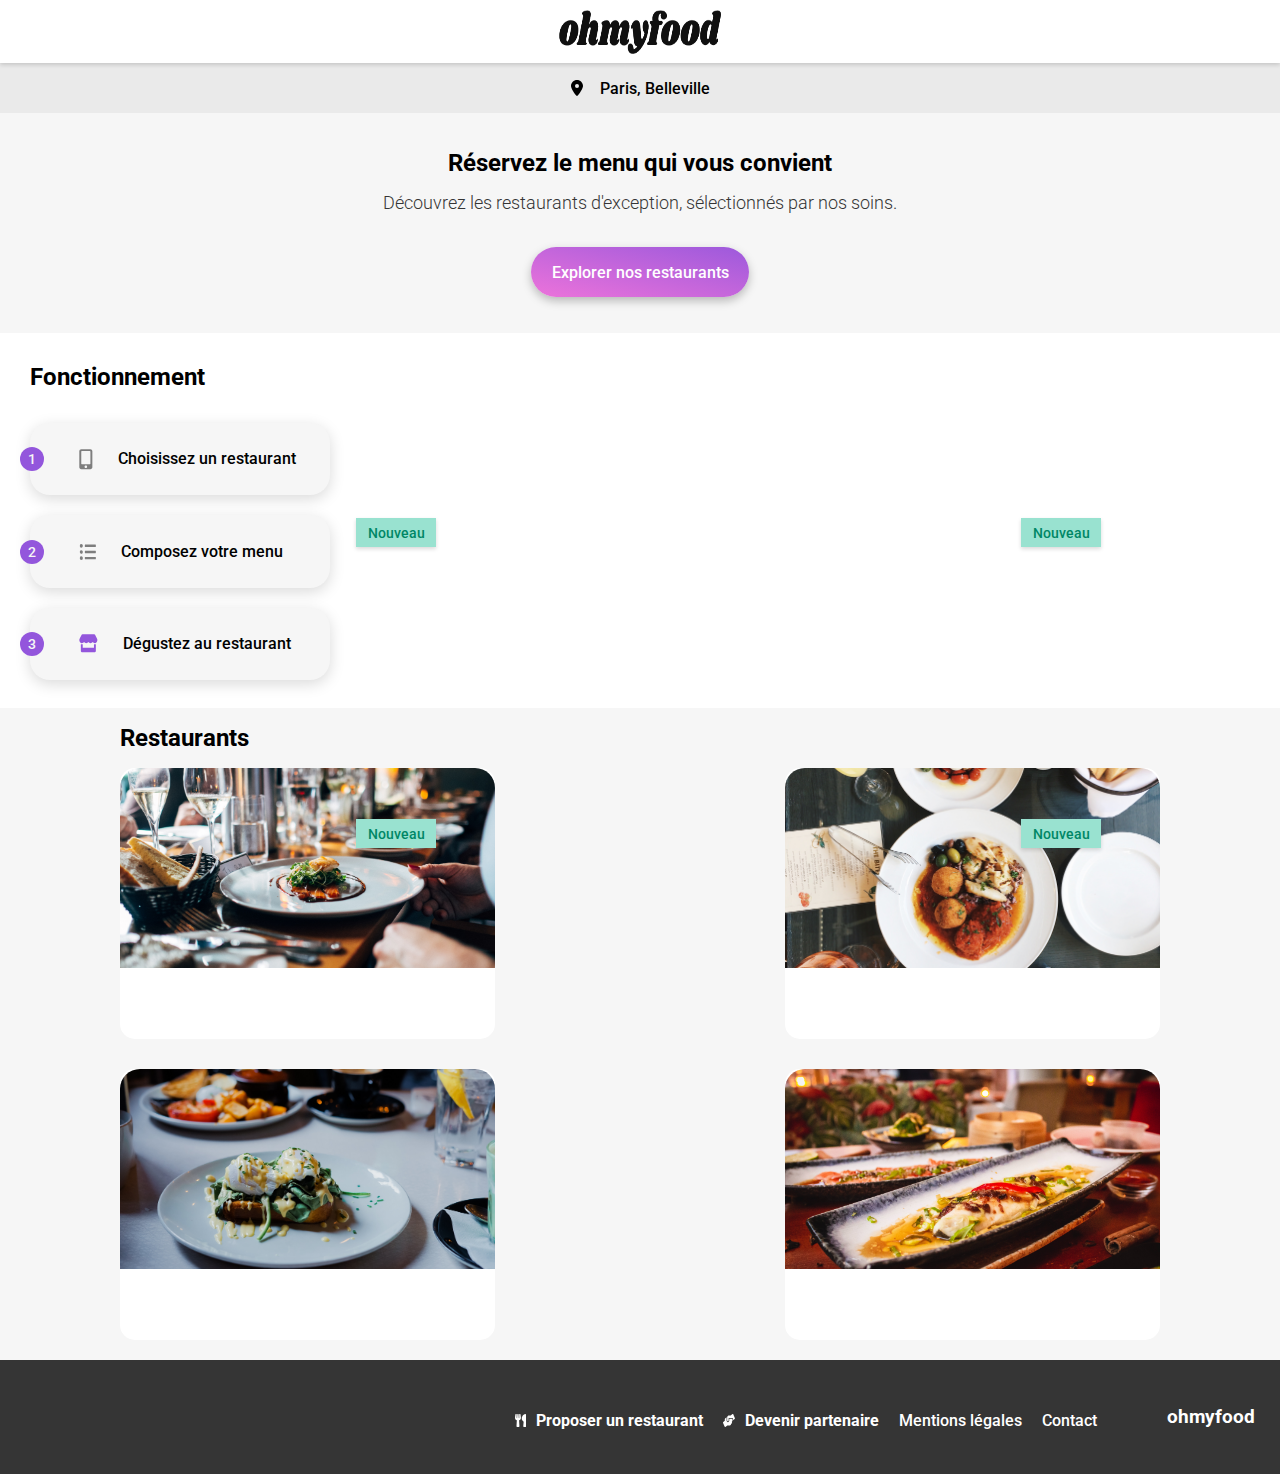
==== index.html @ 45c099d4 "refait le responsive" ====
<!DOCTYPE html>
<html lang="fr">
  <meta charset="UTF-8" />
  <meta name="viewport" content="width=device-width, initial-scale=1.0" />
  <link rel="preconnect" href="https://fonts.googleapis.com" />
  <link rel="preconnect" href="https://fonts.gstatic.com" crossorigin />
  <link
    href="https://fonts.googleapis.com/css2?family=Roboto:wght@300;400;700&display=swap"
    rel="stylesheet"
  />
  <link
    href="https://fonts.googleapis.com/css2?family=Inter:wght@700&display=swap"
    rel="stylesheet"
  />
  <link
    href="https://fonts.googleapis.com/css2?family=Shrikhand&display=swap"
    rel="stylesheet"
  />
  <link rel="stylesheet" href="https://cdnjs.cloudflare.com/ajax/libs/font-awesome/6.2.1/css/all.min.css" integrity="sha512-MV7K8+y+gLIBoVD59lQIYicR65iaqukzvf/nwasF0nqhPay5w/9lJmVM2hMDcnK1OnMGCdVK+iQrJ7lzPJQd1w==" crossorigin="anonymous" referrerpolicy="no-referrer" />
  <link rel="stylesheet" href="/sass/styles.css" />

  <title>Ohmyfood</title>

  <body>
    <div class="main-container">
      <header class="en-tete">
        <img
          src="Images-icones-textes/images/logo/ohmyfood.png"
          alt="Logo du site"
        />
      </header>
      <div class="localisation">
        <img src="Images-icones-textes/icones/location-dot-solid.svg" alt="icone de localisation"/>

        <p>Paris, Belleville</p>
      </div>

      <section class="exploration">
        <h1>Réservez le menu qui vous convient</h1>
        <p>
          Découvrez les restaurants d'exception, sélectionnés par nos soins.
        </p>
        <a href="#restaurants-ancre" class="button">Explorer nos restaurants</a>
      </section>

      <section class="fonctionnement">
        <h1>Fonctionnement</h1>
        <div class="position">
          <div class="rectangle">
            <div class="pastille">
                1
            </div>
            <div class="petiteIcone">
              <img src="Images-icones-textes/icones/tel-gris.svg" alt="icone d'un téléphone" />
              Choisissez un restaurant
            </div>
          </div>

          <div class="rectangle">
            <div class="pastille">
              2
            </div>
            <div class="petiteIcone">
              <img
                src="Images-icones-textes/icones/liste-grise.svg"
                alt="icone d'une liste"
              />Composez votre menu
            </div>
          </div>

          <div class="rectangle">
            <div class="pastille">
                3
            </div>
            <div class="petiteIcone">
              <img
                src="Images-icones-textes/icones/resto-violet.svg"
                alt="icone d'un restaurant"
              />Dégustez au restaurant
            </div>
          </div>
        </div>
      </section>

      <section id="restaurants-ancre" class="restaurant">
        <h1 class="h1">Restaurants</h1>
        <div class="positionCadre">

        <a href="/restaurants/palette.html">
          <div class="cadre">
            <img
              src="/Images-icones-textes/images/restaurants/jay-wennington-N_Y88TWmGwA-unsplash.jpg"
              />
            <div class="etiquette">
                Nouveau
            </div>
            <i class="fa-solid fa-heart fa-2xl"></i>
            <div class="conteneur">
              <h3 class="conteneurTitre">La palette du goût</h3>
              <p class="conteneurTexte">Ménilmontant</p>
              
            </div>
          </div>
        </a>
        

        <a href="/restaurants/enchante.html">
          <div class="cadre">
            <img
              src="Images-icones-textes/images/restaurants/stil-u2Lp8tXIcjw-unsplash.jpg"
            />
            <div class="etiquette">
              Nouveau
            </div>
            <i class="fa-solid fa-heart fa-2xl"></i>
            <div class="conteneur">
              <h3 class="conteneurTitre">La note enchantée</h3>
              <p class="conteneurTexte">Charonne</p>
              
            </div>
          </div>
        </a>

          <a href="/restaurants/francaise.html">
          <div class="cadre">
            <img
              src="/Images-icones-textes/images/restaurants/toa-heftiba-DQKerTsQwi0-unsplash.jpg"
            />
            <div class="etiquette">
              Nouveau
            </div>
            <i class="fa-solid fa-heart fa-2xl"></i>
            <div class="conteneur">
              <h3 class="conteneurTitre">À La française</h3>
              <p class="conteneurTexte">Cité rouge</p>
            </div>
          </div>
        </a>

        <a href="/restaurants/delice.html">
          <div class="cadre">
            <img
              src="/Images-icones-textes/images/restaurants/louis-hansel-shotsoflouis-qNBGVyOCY8Q-unsplash.jpg"
            />
            <div class="etiquette">
              Nouveau
            </div>
            <i class="fa-solid fa-heart fa-2xl"></i>
            <div class="conteneur">
              <h3 class="conteneurTitre">Le délice des sens</h3>
              <p class="conteneurTexte">Folie-Méricourt</p>
            </div>
          </div>
          
        </a>
      </section>

      <footer>
        <h3>ohmyfood</h3>
        <ul>
          <li>
            <img src="Images-icones-textes/icones/couverts.svg">
            <b>Proposer un restaurant</b>
          </li>
          <li>
            <img src="Images-icones-textes/icones/poigneeDeMain.svg">
          <b> Devenir partenaire</b>
          </li>
          <li>Mentions légales</li>
          <li>Contact</li>
        </ul>


      
      </footer>
    </div>
  </body>
</html>
---- sass/styles.css ----
.main-container {
  display: flex;
  width: 100%;
  box-sizing: border-box;
  flex-wrap: wrap;
  margin: 0px;
  padding: 0px;
  text-decoration: none;
}

body {
  display: flex;
  justify-content: center;
  margin: 0px;
  padding: 0px;
  text-decoration: none;
}

.en-tete {
  display: flex;
  align-items: center;
  height: 63px;
  width: 100%;
  position: relative;
  justify-content: center;
  box-shadow: 0px 2px 4px 0px rgba(0, 0, 0, 0.15);
}
.en-tete img {
  width: 162px;
  height: 44px;
  padding: 0px;
}

.localisation {
  display: flex;
  justify-content: center;
  align-items: center;
  height: 50px;
  width: 100%;
  background-color: #eaeaea;
  gap: 17px;
  font-size: 16px;
  font-weight: 500;
  font-family: "Roboto", sans-serif;
}
.localisation img {
  width: 12px;
  height: 16px;
  align-items: center;
}

.exploration {
  display: flex;
  justify-content: center;
  align-items: center;
  flex-direction: column;
  text-align: center;
  width: 100%;
  height: 290px;
  background-color: #f6f6f6;
  font-family: "Roboto", sans-serif;
}
@media screen and (min-width: 768px) and (max-width: 1440px) {
  .exploration {
    height: 220px;
  }
}
.exploration h1 {
  font-size: 24px;
  font-weight: 700;
  font-family: "Roboto", sans-serif;
  margin: 0px;
}
.exploration p {
  font-size: 18px;
  margin-top: 15px;
  color: #353535;
  font-weight: 300;
}

.button {
  height: 50px;
  border-radius: 25px;
  background: linear-gradient(193deg, #9356DC -11.44%, #FF79DA 123.93%);
  color: white;
  font-size: 16px;
  font-style: normal;
  font-weight: 500;
  font-family: "Roboto", sans-serif;
  text-decoration: none;
  box-shadow: 0px 4px 10px 0px rgba(0, 0, 0, 0.25);
  display: flex;
  justify-content: center;
  align-items: center;
  width: 218px;
  margin-top: 16px;
  transition: background 2s;
}
.button:hover {
  background: linear-gradient(0deg, rgba(255, 255, 255, 0.15) 0%, rgba(255, 255, 255, 0.15) 100%), linear-gradient(201deg, #9356DC -5.2%, #FF79DA 110.74%);
  transform: scale(2.1);
}

.fonctionnement {
  display: flex;
  height: 375px;
  width: 100%;
  flex-direction: column;
  padding: 0px 30px;
  gap: 30px;
  position: relative;
}
@media screen and (min-width: 768px) and (max-width: 1200px) {
  .fonctionnement {
    height: 298px;
    padding: 20px 80px;
    flex-direction: column;
  }
}
@media screen and (min-width: 1201) and (max-width: 1440px) {
  .fonctionnement {
    height: 220px;
    padding: 20px 120px;
  }
}
.fonctionnement h1 {
  font-size: 24px;
  font-weight: 700;
  font-family: "Roboto", sans-serif;
  margin: 30px 0px 0px 0px;
  height: 30px;
}
@media screen and (min-width: 768px) and (max-width: 1200px) {
  .fonctionnement h1 {
    padding-left: 90px;
  }
}
@media screen and (min-width: 12001px) and (max-width: 1440px) {
  .fonctionnement h1 {
    padding-left: 120px;
  }
}

.position {
  display: flex;
  flex-direction: column;
  left: 0px;
  position: relative;
}
@media screen and (min-width: 768px) and (max-width: 1200px) {
  .position {
    flex-direction: row;
    flex-wrap: wrap;
    top: 120px;
    position: absolute;
    padding-left: 80px;
  }
}
@media screen and (min-width: 768px) and (max-width: 1200px) and (min-width: 1201px) and (max-width: 1440px) {
  .position {
    padding-left: 120px;
  }
}

.rectangle {
  display: flex;
  align-items: center;
  background-color: #f6f6f6;
  border-radius: 20px;
  box-shadow: 0px 4px 15px 0px rgba(0, 0, 0, 0.15);
  font-family: "Roboto", sans-serif;
  width: 300px;
  height: 72.4px;
  margin-bottom: 20px;
  box-sizing: border-box;
  margin-left: 0px;
  font-size: 16px;
  font-weight: 500;
}
.rectangle .pastille {
  display: flex;
  background: #9356dc;
  width: 24px;
  height: 24px;
  border-radius: 99px;
  color: #f6f6f6;
  font-family: "Roboto", sans-serif;
  font-size: 14px;
  font-weight: 500;
  align-items: center;
  justify-content: center;
  transform: translate(-10px, 0px);
}
.rectangle .petiteIcone {
  display: flex;
  margin: 0px 25px;
  gap: 25px;
}

.restaurant {
  background-color: #f6f6f6;
  width: 100%;
  padding: 0px 30px;
  flex-direction: column;
  display: flex;
  text-decoration: none;
}
.restaurant h1 {
  font-size: 24px;
  font-weight: 700;
  font-family: "Roboto", sans-serif;
}
@media screen and (min-width: 768px) and (max-width: 1440px) {
  .restaurant {
    padding: 0px 120px;
  }
}

.positionCadre {
  display: flex;
  justify-content: space-between;
  margin-bottom: 20px;
  flex-direction: column;
  gap: 30px;
}
@media screen and (min-width: 768px) {
  .positionCadre {
    flex-direction: row;
    flex-wrap: wrap;
    width: 100%;
  }
}

.cadre {
  background-color: white;
  border-radius: 15px;
  width: 100%;
  height: 271px;
  position: relative;
}
@media screen and (min-width: 768px) and (max-width: 1440px) {
  .cadre {
    width: 375px;
  }
}
.cadre img {
  width: 100%;
  height: 200px;
  border-top-left-radius: 20px;
  border-top-right-radius: 20px;
  object-fit: cover;
  position: absolute;
}
.cadre .conteneur {
  display: flex;
  flex-direction: column;
  width: 100%;
  margin-left: 20px;
  padding: 0px;
  text-decoration: none;
}
.cadre .conteneur .conteneurTitre {
  font-family: "Roboto", sans-serif;
  font-size: 18px;
  font-weight: 700;
  display: flex;
  margin: 0px;
  padding-top: 10px;
  width: 100%;
  text-decoration: none;
}
.cadre .conteneur .conteneurTexte {
  display: flex;
  margin: 0px;
  font-family: "Roboto", sans-serif;
  font-size: 17px;
  font-weight: 300;
}
.cadre .conteneur .conteneurCoeur {
  display: flex;
  height: 30px;
  width: 31px;
  right: 70px;
  top: 15px;
  position: absolute;
  text-decoration: none;
}
.cadre .etiquette {
  display: flex;
  background-color: #99E2D0;
  color: #008766;
  font-family: "Roboto", sans-serif;
  font-size: 14px;
  font-weight: 500;
  width: 80px;
  height: 29px;
  box-shadow: 0px 2px 4px 0px rgba(0, 0, 0, 0.15);
  top: -250px;
  justify-content: center;
  align-items: center;
  left: 63%;
  position: absolute;
  z-index: 10px;
}

.fa-heart.fa-solid {
  color: linear-gradient(193deg, #9356DC -11.44%, #FF79DA 123.93%);
  position: relative;
  display: flex;
  justify-content: flex-end;
  align-items: center;
  top: 30px;
  right: 60px;
}

footer {
  background-color: #353535;
  width: 100%;
  color: white;
  font-family: "Roboto", sans-serif;
  padding: 0px 25px 22px 25px;
  display: flex;
  flex-direction: column;
  align-items: flex-start;
}
@media screen and (min-width: 768px) and (max-width: 1440px) {
  footer {
    height: 54px;
    flex-direction: row-reverse;
    padding: 30px 25px;
    justify-content: flex-end;
    align-items: center;
    gap: 50px;
  }
}

ul {
  list-style: none;
  padding-left: 0px;
  font-size: 16px;
  font-weight: 500;
  width: 100%;
  margin: 0px;
}
@media screen and (min-width: 768px) and (max-width: 1440px) {
  ul {
    display: flex;
    justify-content: flex-end;
    align-content: stretch;
  }
}

footer__h3 {
  font-family: "Shrikhand";
  font-size: 18px;
  font-weight: 400;
  width: 100%;
  margin-top: 15px;
  margin-bottom: 10px;
}

li {
  display: flex;
  padding-top: 7px;
  gap: 10px;
}
@media screen and (min-width: 768px) and (max-width: 1440px) {
  li {
    gap: 10px;
    justify-content: space-around;
    margin-right: 20px;
  }
}

.localisation2 {
  display: flex;
  width: 100%;
}
.localisation2 img {
  height: 290px;
  width: 100%;
}

.en-tete2 {
  display: flex;
  align-items: center;
  justify-content: center;
  height: 63px;
  width: 100%;
  position: relative;
  box-shadow: 0px 2px 4px 0px rgba(0, 0, 0, 0.15);
}
.en-tete2 img {
  width: 162px;
  height: 44px;
  padding: 0px;
}

.fa-arrow-left {
  display: inline-flex;
  color: #353535;
  position: absolute;
  left: 25px;
}

.fond-arrondi {
  display: flex;
  flex-direction: column;
  justify-content: center;
  background-color: #f6f6f6;
  border-top-left-radius: 35px;
  border-top-right-radius: 35px;
  top: -60px;
  width: 100%;
  position: relative;
  padding: 0px 17px;
}
@media screen and (min-width: 768px) and (max-width: 1440px) {
  .fond-arrondi {
    width: 1055px;
    margin: 0px 189px;
    align-items: center;
  }
}
.fond-arrondi .gros-titre {
  font-family: "Shrikhand", serif;
  font-size: 28px;
}

.entrees {
  margin-bottom: 30px;
}

.menu {
  color: black;
  font-family: "Roboto", sans-serif;
  font-size: 16px;
  font-weight: 300;
  display: inline;
  gap: 10px;
}
.menu::after {
  content: "";
  display: block;
  position: absolute;
  width: 40px;
  height: 3px;
  background: #99e2d0;
}

.sous-titre {
  font-family: "Roboto", sans-serif;
  font-size: 18px;
  font-weight: 600;
  text-overflow: ellipsis;
  white-space: nowrap;
  overflow: hidden;
}

.description {
  display: flex;
  text-overflow: ellipsis;
  white-space: nowrap;
  font-size: 15.043px;
  font-family: "Roboto", sans-serif;
  font-weight: 400;
  justify-content: space-between;
}
.description span {
  display: flex;
  font-weight: 500;
}

.rectangle2 {
  display: flex;
  background-color: #f6f6f6;
  border-radius: 20px;
  box-shadow: 0px 4px 15px 0px rgba(0, 0, 0, 0.15);
  font-family: "Roboto", sans-serif;
  width: 100%;
  height: 73px;
  margin-bottom: 20px;
  box-sizing: border-box;
  padding: 15px;
  flex-direction: column;
  margin-top: 20px;
  justify-content: space-between;
}
@media screen and (min-width: 768px) and (max-width: 1440px) {
  .rectangle2 {
    width: 604px;
  }
}
.rectangle2:active + .progress {
  transform: scaleX(1);
}

.progress {
  color: #99E2D0;
  transform: scaleX(0);
}/*# sourceMappingURL=styles.css.map */
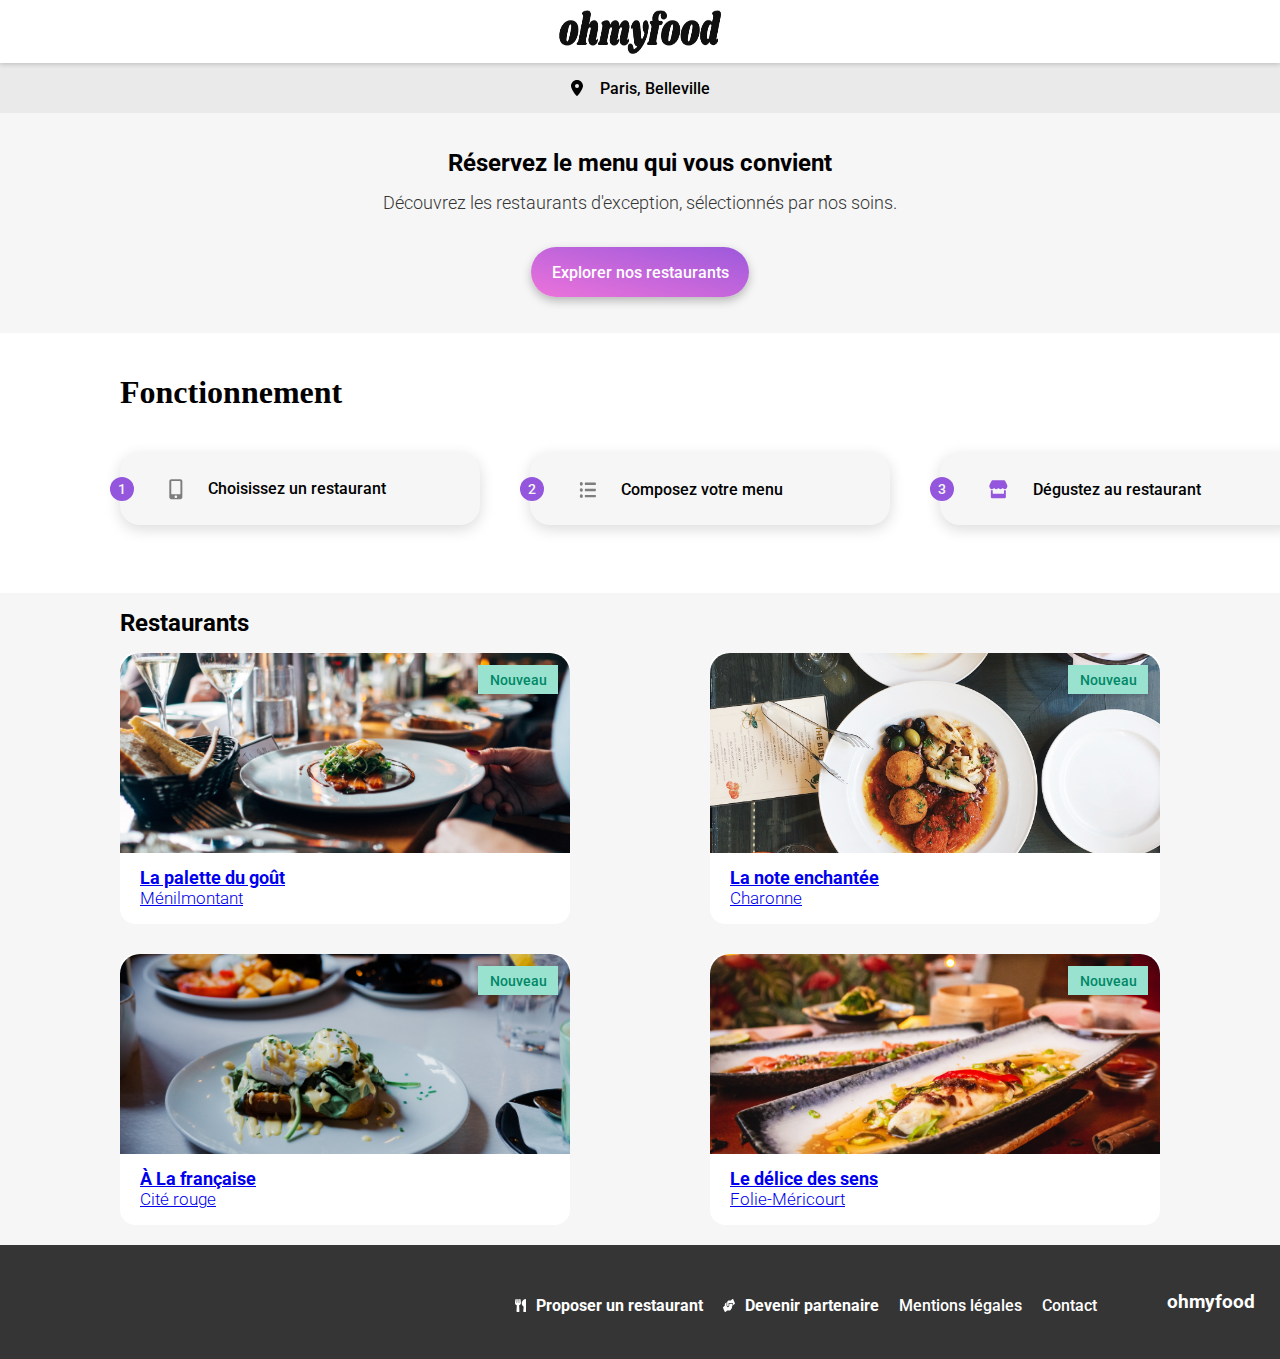
==== commit f267571d: "responsive retravaille" ====
--- a/index.html
+++ b/index.html
@@ -22,6 +22,11 @@
   <title>Ohmyfood</title>
 
   <body>
+    
+    
+
+
+
     <div class="main-container">
       <header class="en-tete">
         <img
@@ -94,7 +99,8 @@
             <div class="etiquette">
                 Nouveau
             </div>
-            <i class="fa-solid fa-heart fa-2xl"></i>
+            <i class="fa-regular fa-heart fa-2xl coeur-vide"></i>
+            <i class="fa-solid fa-heart fa-2xl coeur-rempli"></i>
             <div class="conteneur">
               <h3 class="conteneurTitre">La palette du goût</h3>
               <p class="conteneurTexte">Ménilmontant</p>
@@ -112,7 +118,8 @@
             <div class="etiquette">
               Nouveau
             </div>
-            <i class="fa-solid fa-heart fa-2xl"></i>
+            <i class="fa-regular fa-heart fa-2xl coeur-vide"></i>
+            <i class="fa-solid fa-heart fa-2xl coeur-rempli"></i>
             <div class="conteneur">
               <h3 class="conteneurTitre">La note enchantée</h3>
               <p class="conteneurTexte">Charonne</p>
@@ -129,7 +136,8 @@
             <div class="etiquette">
               Nouveau
             </div>
-            <i class="fa-solid fa-heart fa-2xl"></i>
+            <i class="fa-regular fa-heart fa-2xl coeur-vide"></i>
+            <i class="fa-solid fa-heart fa-2xl coeur-rempli"></i>
             <div class="conteneur">
               <h3 class="conteneurTitre">À La française</h3>
               <p class="conteneurTexte">Cité rouge</p>
@@ -145,7 +153,8 @@
             <div class="etiquette">
               Nouveau
             </div>
-            <i class="fa-solid fa-heart fa-2xl"></i>
+            <i class="fa-regular fa-heart fa-2xl coeur-vide"></i>
+            <i class="fa-solid fa-heart fa-2xl coeur-rempli"></i>
             <div class="conteneur">
               <h3 class="conteneurTitre">Le délice des sens</h3>
               <p class="conteneurTexte">Folie-Méricourt</p>
@@ -154,6 +163,14 @@
           
         </a>
       </section>
+
+<!-- 
+      <div class="loader-container">
+        <div class="loader"></div>
+      </div>
+ -->
+
+
 
       <footer>
         <h3>ohmyfood</h3>
@@ -169,10 +186,18 @@
           <li>Mentions légales</li>
           <li>Contact</li>
         </ul>
+     
+      </footer>
 
 
       
-      </footer>
+
+
+
+
     </div>
+
+    
+
   </body>
 </html>
--- a/sass/styles.css
+++ b/sass/styles.css
@@ -59,11 +59,6 @@
   height: 290px;
   background-color: #f6f6f6;
   font-family: "Roboto", sans-serif;
-}
-@media screen and (min-width: 768px) and (max-width: 1440px) {
-  .exploration {
-    height: 220px;
-  }
 }
 .exploration h1 {
   font-size: 24px;
@@ -98,7 +93,6 @@
 }
 .button:hover {
   background: linear-gradient(0deg, rgba(255, 255, 255, 0.15) 0%, rgba(255, 255, 255, 0.15) 100%), linear-gradient(201deg, #9356DC -5.2%, #FF79DA 110.74%);
-  transform: scale(2.1);
 }
 
 .fonctionnement {
@@ -110,56 +104,18 @@
   gap: 30px;
   position: relative;
 }
-@media screen and (min-width: 768px) and (max-width: 1200px) {
-  .fonctionnement {
-    height: 298px;
-    padding: 20px 80px;
-    flex-direction: column;
-  }
-}
-@media screen and (min-width: 1201) and (max-width: 1440px) {
-  .fonctionnement {
-    height: 220px;
-    padding: 20px 120px;
-  }
-}
-.fonctionnement h1 {
+.fonctionnement .fonctionnement.h1 {
   font-size: 24px;
   font-weight: 700;
   font-family: "Roboto", sans-serif;
-  margin: 30px 0px 0px 0px;
   height: 30px;
 }
-@media screen and (min-width: 768px) and (max-width: 1200px) {
-  .fonctionnement h1 {
-    padding-left: 90px;
-  }
-}
-@media screen and (min-width: 12001px) and (max-width: 1440px) {
-  .fonctionnement h1 {
-    padding-left: 120px;
-  }
-}
 
 .position {
   display: flex;
   flex-direction: column;
   left: 0px;
   position: relative;
-}
-@media screen and (min-width: 768px) and (max-width: 1200px) {
-  .position {
-    flex-direction: row;
-    flex-wrap: wrap;
-    top: 120px;
-    position: absolute;
-    padding-left: 80px;
-  }
-}
-@media screen and (min-width: 768px) and (max-width: 1200px) and (min-width: 1201px) and (max-width: 1440px) {
-  .position {
-    padding-left: 120px;
-  }
 }
 
 .rectangle {
@@ -169,7 +125,7 @@
   border-radius: 20px;
   box-shadow: 0px 4px 15px 0px rgba(0, 0, 0, 0.15);
   font-family: "Roboto", sans-serif;
-  width: 300px;
+  width: 100%;
   height: 72.4px;
   margin-bottom: 20px;
   box-sizing: border-box;
@@ -210,120 +166,344 @@
   font-weight: 700;
   font-family: "Roboto", sans-serif;
 }
+
+.positionCadre {
+  display: flex;
+  justify-content: space-between;
+  margin-bottom: 20px;
+  flex-direction: column;
+  gap: 30px;
+}
+
+.cadre {
+  background-color: white;
+  border-radius: 15px;
+  width: 100%;
+  height: 271px;
+  position: relative;
+}
+.cadre img {
+  width: 100%;
+  height: 200px;
+  border-top-left-radius: 20px;
+  border-top-right-radius: 20px;
+  object-fit: cover;
+}
+.cadre .conteneur {
+  display: flex;
+  flex-direction: column;
+  width: 100%;
+  margin-left: 20px;
+  padding: 0px;
+  text-decoration: none;
+}
+.cadre .conteneur .conteneurTitre {
+  font-family: "Roboto", sans-serif;
+  font-size: 18px;
+  font-weight: 700;
+  display: flex;
+  margin: 0px;
+  padding-top: 10px;
+  width: 100%;
+  text-decoration: none;
+}
+.cadre .conteneur .conteneurTexte {
+  display: flex;
+  margin: 0px;
+  font-family: "Roboto", sans-serif;
+  font-size: 17px;
+  font-weight: 300;
+}
+.cadre .etiquette {
+  display: flex;
+  background-color: #99E2D0;
+  color: #008766;
+  font-family: "Roboto", sans-serif;
+  font-size: 14px;
+  font-weight: 500;
+  width: 80px;
+  height: 29px;
+  box-shadow: 0px 2px 4px 0px rgba(0, 0, 0, 0.15);
+  right: 12px;
+  top: 12px;
+  justify-content: center;
+  align-items: center;
+  position: absolute;
+}
+
+.i {
+  position: absolute;
+}
+
+.fa-heart.fa-regular {
+  color: #353535;
+  position: relative;
+  display: flex;
+  justify-content: flex-end;
+  align-items: center;
+  top: 30px;
+  right: 60px;
+}
+
+.fa-heart.fa-solid {
+  color: rgb(255, 0, 183);
+  position: relative;
+  display: flex;
+  justify-content: flex-end;
+  align-items: center;
+  top: 30px;
+  right: 60px;
+}
+
+footer {
+  background-color: #353535;
+  width: 100%;
+  color: white;
+  font-family: "Roboto", sans-serif;
+  padding: 0px 25px 22px 25px;
+  display: flex;
+  flex-direction: column;
+  align-items: flex-start;
+}
+
+ul {
+  list-style: none;
+  padding-left: 0px;
+  font-size: 16px;
+  font-weight: 500;
+  width: 100%;
+  margin: 0px;
+}
+
+footer__h3 {
+  font-family: "Shrikhand";
+  font-size: 18px;
+  font-weight: 400;
+  width: 100%;
+  margin-top: 15px;
+  margin-bottom: 10px;
+}
+
+li {
+  display: flex;
+  padding-top: 7px;
+  gap: 10px;
+}
+
+.localisation2 {
+  display: flex;
+  width: 100%;
+}
+.localisation2 img {
+  height: 290px;
+  width: 100%;
+}
+
+.en-tete2 {
+  display: flex;
+  align-items: center;
+  justify-content: center;
+  height: 63px;
+  width: 100%;
+  position: relative;
+  box-shadow: 0px 2px 4px 0px rgba(0, 0, 0, 0.15);
+}
+.en-tete2 img {
+  width: 162px;
+  height: 44px;
+  padding: 0px;
+}
+
+.fa-arrow-left {
+  display: inline-flex;
+  color: #353535;
+  position: absolute;
+  left: 25px;
+}
+
+.fond-arrondi {
+  display: flex;
+  flex-direction: column;
+  justify-content: center;
+  background-color: #f6f6f6;
+  border-top-left-radius: 35px;
+  border-top-right-radius: 35px;
+  top: -60px;
+  width: 100%;
+  position: relative;
+  padding: 0px 17px;
+}
+.fond-arrondi .gros-titre {
+  display: flex;
+  font-family: "Shrikhand", serif;
+  font-size: 28px;
+  flex-direction: row;
+}
+
+.entrees {
+  margin-bottom: 30px;
+}
+
+.menu {
+  color: black;
+  font-family: "Roboto", sans-serif;
+  font-size: 16px;
+  font-weight: 300;
+  display: inline;
+  gap: 10px;
+}
+.menu::after {
+  content: "";
+  display: block;
+  position: absolute;
+  width: 40px;
+  height: 3px;
+  background: #99e2d0;
+}
+
+.sous-titre {
+  font-family: "Roboto", sans-serif;
+  font-size: 18px;
+  font-weight: 600;
+  text-overflow: ellipsis;
+  white-space: nowrap;
+  overflow: hidden;
+}
+
+.description {
+  display: flex;
+  text-overflow: ellipsis;
+  white-space: nowrap;
+  font-size: 15.043px;
+  font-family: "Roboto", sans-serif;
+  font-weight: 400;
+  justify-content: space-between;
+}
+.description span {
+  display: flex;
+  font-weight: 500;
+}
+
+.rectangle2 {
+  display: flex;
+  background-color: #f6f6f6;
+  border-radius: 20px;
+  box-shadow: 0px 4px 15px 0px rgba(0, 0, 0, 0.15);
+  font-family: "Roboto", sans-serif;
+  width: 100%;
+  height: 73px;
+  margin-bottom: 20px;
+  box-sizing: border-box;
+  padding: 15px;
+  flex-direction: column;
+  margin-top: 20px;
+  justify-content: space-between;
+}
 @media screen and (min-width: 768px) and (max-width: 1440px) {
+  .rectangle2 {
+    width: 604px;
+  }
+}
+.rectangle2:active + .progress {
+  transform: scaleX(1);
+}
+
+.progress {
+  width: 100px;
+  height: 73px;
+  border: 1px solid black;
+  color: #99E2D0;
+  transform: scaleX(0);
+}
+
+/* test */
+.rectangle3 {
+  display: flex;
+  background-color: #f6f6f6;
+  border-radius: 20px;
+  box-shadow: 0px 4px 15px 0px rgba(0, 0, 0, 0.15);
+  font-family: "Roboto", sans-serif;
+  width: 100%;
+  height: 73px;
+  margin-bottom: 20px;
+  box-sizing: border-box;
+  padding: 15px;
+  flex-direction: column;
+  margin-top: 20px;
+  justify-content: space-between;
+}
+@media screen and (min-width: 768px) and (max-width: 1440px) {
+  .rectangle3 {
+    width: 604px;
+  }
+}
+
+.progress {
+  width: 100px;
+  height: 73px;
+  border: 1px solid black;
+  color: #99E2D0;
+}
+
+.sous-titre2 {
+  font-family: "Roboto", sans-serif;
+  font-size: 18px;
+  font-weight: 600;
+  text-overflow: ellipsis;
+  white-space: nowrap;
+  overflow: hidden;
+}
+
+.description2 {
+  display: flex;
+  text-overflow: ellipsis;
+  white-space: nowrap;
+  font-size: 15.043px;
+  font-family: "Roboto", sans-serif;
+  font-weight: 400;
+  justify-content: space-between;
+}
+.description2 span {
+  display: flex;
+  font-weight: 500;
+}
+
+/*..........Le responsive.............*/
+@media screen and (min-width: 768px) {
+  .exploration {
+    height: 220px;
+  }
+  .fonctionnement {
+    height: 298px;
+    padding: 20px 80px;
+    flex-direction: column;
+  }
+  .fonctionnement .fonctionnement.h1 {
+    padding-left: 80px;
+  }
+  .position {
+    flex-direction: row;
+    gap: 50px;
+    flex-wrap: nowrap;
+    top: 120px;
+    position: absolute;
+    padding-left: 80px;
+  }
+  .petiteIcone {
+    flex-wrap: nowrap;
+  }
   .restaurant {
     padding: 0px 120px;
   }
-}
-
-.positionCadre {
-  display: flex;
-  justify-content: space-between;
-  margin-bottom: 20px;
-  flex-direction: column;
-  gap: 30px;
-}
-@media screen and (min-width: 768px) {
   .positionCadre {
     flex-direction: row;
     flex-wrap: wrap;
     width: 100%;
-  }
-}
-
-.cadre {
-  background-color: white;
-  border-radius: 15px;
-  width: 100%;
-  height: 271px;
-  position: relative;
-}
-@media screen and (min-width: 768px) and (max-width: 1440px) {
+    gap: 30px;
+  }
   .cadre {
-    width: 375px;
-  }
-}
-.cadre img {
-  width: 100%;
-  height: 200px;
-  border-top-left-radius: 20px;
-  border-top-right-radius: 20px;
-  object-fit: cover;
-  position: absolute;
-}
-.cadre .conteneur {
-  display: flex;
-  flex-direction: column;
-  width: 100%;
-  margin-left: 20px;
-  padding: 0px;
-  text-decoration: none;
-}
-.cadre .conteneur .conteneurTitre {
-  font-family: "Roboto", sans-serif;
-  font-size: 18px;
-  font-weight: 700;
-  display: flex;
-  margin: 0px;
-  padding-top: 10px;
-  width: 100%;
-  text-decoration: none;
-}
-.cadre .conteneur .conteneurTexte {
-  display: flex;
-  margin: 0px;
-  font-family: "Roboto", sans-serif;
-  font-size: 17px;
-  font-weight: 300;
-}
-.cadre .conteneur .conteneurCoeur {
-  display: flex;
-  height: 30px;
-  width: 31px;
-  right: 70px;
-  top: 15px;
-  position: absolute;
-  text-decoration: none;
-}
-.cadre .etiquette {
-  display: flex;
-  background-color: #99E2D0;
-  color: #008766;
-  font-family: "Roboto", sans-serif;
-  font-size: 14px;
-  font-weight: 500;
-  width: 80px;
-  height: 29px;
-  box-shadow: 0px 2px 4px 0px rgba(0, 0, 0, 0.15);
-  top: -250px;
-  justify-content: center;
-  align-items: center;
-  left: 63%;
-  position: absolute;
-  z-index: 10px;
-}
-
-.fa-heart.fa-solid {
-  color: linear-gradient(193deg, #9356DC -11.44%, #FF79DA 123.93%);
-  position: relative;
-  display: flex;
-  justify-content: flex-end;
-  align-items: center;
-  top: 30px;
-  right: 60px;
-}
-
-footer {
-  background-color: #353535;
-  width: 100%;
-  color: white;
-  font-family: "Roboto", sans-serif;
-  padding: 0px 25px 22px 25px;
-  display: flex;
-  flex-direction: column;
-  align-items: flex-start;
-}
-@media screen and (min-width: 768px) and (max-width: 1440px) {
+    width: 450px;
+  }
   footer {
     height: 54px;
     flex-direction: row-reverse;
@@ -332,170 +512,90 @@
     align-items: center;
     gap: 50px;
   }
-}
-
-ul {
-  list-style: none;
-  padding-left: 0px;
-  font-size: 16px;
-  font-weight: 500;
-  width: 100%;
-  margin: 0px;
-}
-@media screen and (min-width: 768px) and (max-width: 1440px) {
   ul {
     display: flex;
     justify-content: flex-end;
     align-content: stretch;
   }
-}
-
-footer__h3 {
-  font-family: "Shrikhand";
-  font-size: 18px;
-  font-weight: 400;
-  width: 100%;
-  margin-top: 15px;
-  margin-bottom: 10px;
-}
-
-li {
-  display: flex;
-  padding-top: 7px;
-  gap: 10px;
-}
-@media screen and (min-width: 768px) and (max-width: 1440px) {
   li {
     gap: 10px;
     justify-content: space-around;
     margin-right: 20px;
   }
 }
-
-.localisation2 {
-  display: flex;
-  width: 100%;
-}
-.localisation2 img {
-  height: 290px;
-  width: 100%;
-}
-
-.en-tete2 {
-  display: flex;
-  align-items: center;
-  justify-content: center;
-  height: 63px;
-  width: 100%;
-  position: relative;
-  box-shadow: 0px 2px 4px 0px rgba(0, 0, 0, 0.15);
-}
-.en-tete2 img {
-  width: 162px;
-  height: 44px;
-  padding: 0px;
-}
-
-.fa-arrow-left {
-  display: inline-flex;
-  color: #353535;
-  position: absolute;
-  left: 25px;
-}
-
-.fond-arrondi {
-  display: flex;
-  flex-direction: column;
-  justify-content: center;
-  background-color: #f6f6f6;
-  border-top-left-radius: 35px;
-  border-top-right-radius: 35px;
-  top: -60px;
-  width: 100%;
-  position: relative;
-  padding: 0px 17px;
-}
-@media screen and (min-width: 768px) and (max-width: 1440px) {
+@media screen and (min-width: 1201px) {
+  .fonctionnement {
+    height: 220px;
+    padding: 20px 120px;
+  }
+  .rectangle {
+    width: 360px;
+  }
+  .position {
+    padding-left: 120px;
+  }
+}
+/*_-_-_-_-_-_-_-_-_le responsive des restaurants_-_-_-_-_-_-_-_-*/
+@media screen and (min-width: 768px) {
   .fond-arrondi {
     width: 1055px;
     margin: 0px 189px;
     align-items: center;
   }
 }
-.fond-arrondi .gros-titre {
-  font-family: "Shrikhand", serif;
-  font-size: 28px;
-}
-
-.entrees {
-  margin-bottom: 30px;
-}
-
-.menu {
-  color: black;
-  font-family: "Roboto", sans-serif;
-  font-size: 16px;
-  font-weight: 300;
-  display: inline;
-  gap: 10px;
-}
-.menu::after {
-  content: "";
+/*-_-_-_-_-_-_-_-Loader_-_-_-_-_-_-_-_-_-_-_-_-_-_-_-_*/
+.loader-container {
+  border-radius: 5px;
+  background: #333;
+  width: 400px;
+  height: 400px;
+  margin: 100px auto 0;
+  display: flex;
+  justify-content: center;
+  align-items: center;
+}
+
+.loader {
   display: block;
   position: absolute;
-  width: 40px;
-  height: 3px;
-  background: #99e2d0;
-}
-
-.sous-titre {
-  font-family: "Roboto", sans-serif;
-  font-size: 18px;
-  font-weight: 600;
-  text-overflow: ellipsis;
-  white-space: nowrap;
-  overflow: hidden;
-}
-
-.description {
-  display: flex;
-  text-overflow: ellipsis;
-  white-space: nowrap;
-  font-size: 15.043px;
-  font-family: "Roboto", sans-serif;
-  font-weight: 400;
-  justify-content: space-between;
-}
-.description span {
-  display: flex;
-  font-weight: 500;
-}
-
-.rectangle2 {
-  display: flex;
-  background-color: #f6f6f6;
-  border-radius: 20px;
-  box-shadow: 0px 4px 15px 0px rgba(0, 0, 0, 0.15);
-  font-family: "Roboto", sans-serif;
-  width: 100%;
-  height: 73px;
-  margin-bottom: 20px;
-  box-sizing: border-box;
-  padding: 15px;
-  flex-direction: column;
-  margin-top: 20px;
-  justify-content: space-between;
-}
-@media screen and (min-width: 768px) and (max-width: 1440px) {
-  .rectangle2 {
-    width: 604px;
-  }
-}
-.rectangle2:active + .progress {
-  transform: scaleX(1);
-}
-
-.progress {
-  color: #99E2D0;
-  transform: scaleX(0);
+  width: 250px;
+  height: 250px;
+  border-radius: 50%;
+  border: 7px solid transparent;
+  border-top-color: #9356DC;
+  animation: spin 2s linear infinite;
+}
+
+.loader::before, .loader::after {
+  content: "";
+  position: absolute;
+  border-radius: 50%;
+  border: 7px solid transparent;
+}
+
+.loader::before {
+  top: 10px;
+  left: 10px;
+  right: 10px;
+  bottom: 10px;
+  border-top-color: #FF79DA;
+  animation: spin 3s linear infinite;
+}
+
+.loader::after {
+  top: 25px;
+  left: 25px;
+  right: 25px;
+  bottom: 25px;
+  border-top-color: #f6f6f6;
+  animation: spin 1.5s linear infinite;
+}
+
+@keyframes spin {
+  0% {
+    transform: rotate(0deg);
+  }
+  100% {
+    transform: rotate(360deg);
+  }
 }/*# sourceMappingURL=styles.css.map */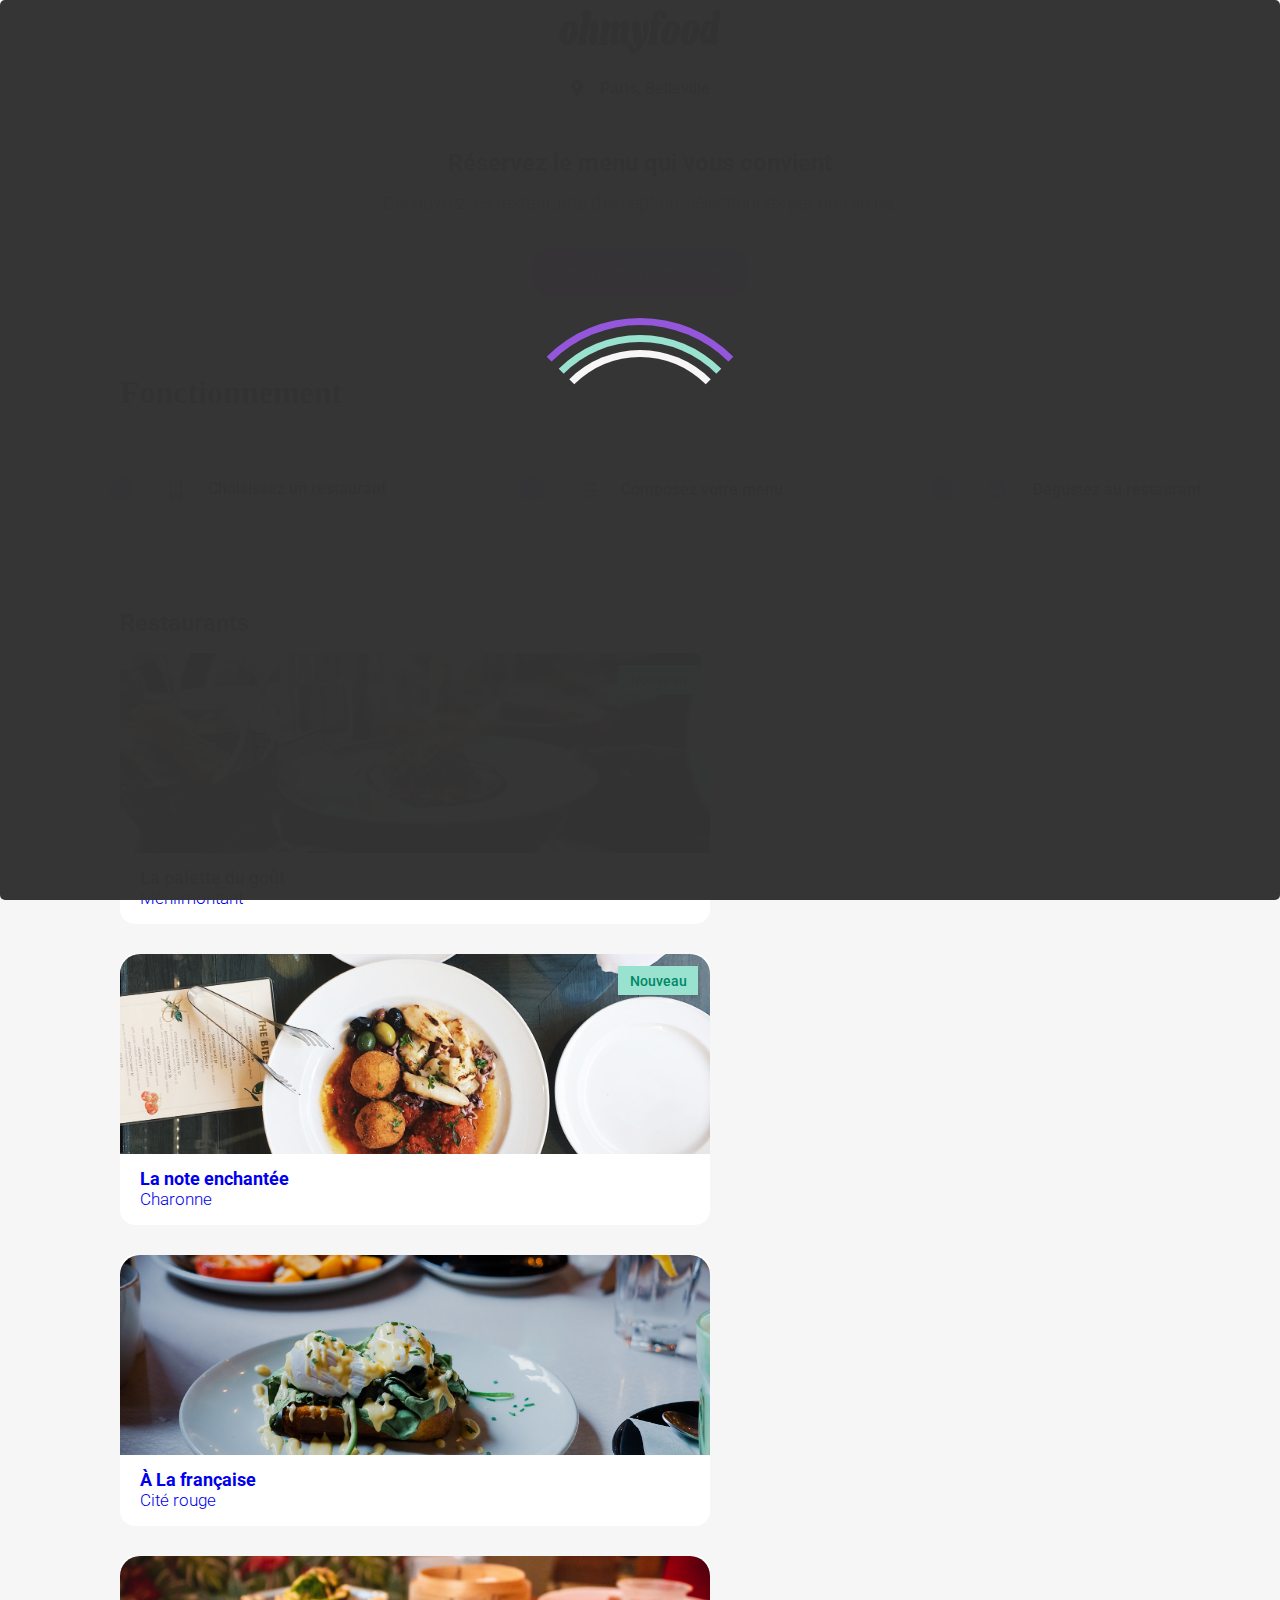
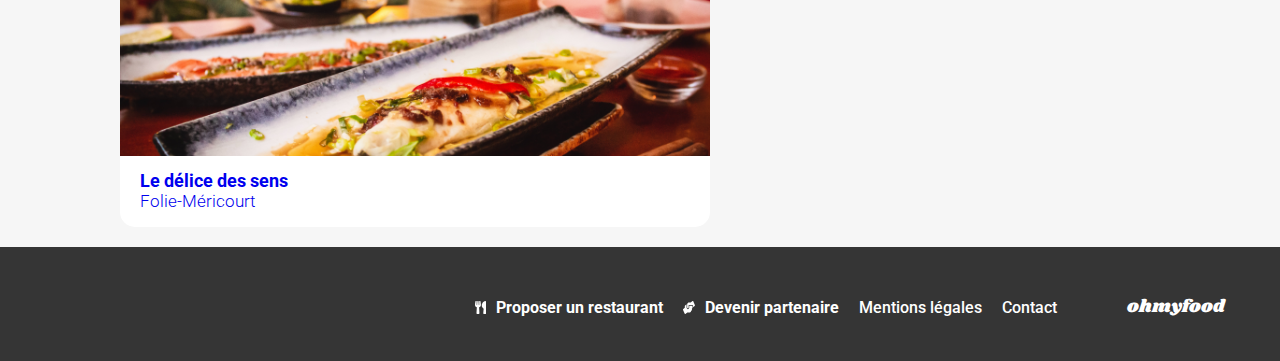
==== commit 69cff116: "loader fonctionne" ====
--- a/index.html
+++ b/index.html
@@ -17,13 +17,16 @@
     rel="stylesheet"
   />
   <link rel="stylesheet" href="https://cdnjs.cloudflare.com/ajax/libs/font-awesome/6.2.1/css/all.min.css" integrity="sha512-MV7K8+y+gLIBoVD59lQIYicR65iaqukzvf/nwasF0nqhPay5w/9lJmVM2hMDcnK1OnMGCdVK+iQrJ7lzPJQd1w==" crossorigin="anonymous" referrerpolicy="no-referrer" />
-  <link rel="stylesheet" href="/sass/styles.css" />
+  <link rel="stylesheet" href="./css/styles.css" />
 
   <title>Ohmyfood</title>
 
   <body>
     
     
+     <div class="loader-container">
+        <div class="loader"></div>
+      </div>
 
 
 
@@ -40,6 +43,8 @@
         <p>Paris, Belleville</p>
       </div>
 
+
+
       <section class="exploration">
         <h1>Réservez le menu qui vous convient</h1>
         <p>
@@ -47,6 +52,8 @@
         </p>
         <a href="#restaurants-ancre" class="button">Explorer nos restaurants</a>
       </section>
+
+
 
       <section class="fonctionnement">
         <h1>Fonctionnement</h1>
@@ -87,14 +94,16 @@
         </div>
       </section>
 
+
+
       <section id="restaurants-ancre" class="restaurant">
         <h1 class="h1">Restaurants</h1>
         <div class="positionCadre">
 
-        <a href="/restaurants/palette.html">
+        <a href="./restaurants/palette.html">
           <div class="cadre">
             <img
-              src="/Images-icones-textes/images/restaurants/jay-wennington-N_Y88TWmGwA-unsplash.jpg"
+              src="Images-icones-textes/images/restaurants/jay-wennington-N_Y88TWmGwA-unsplash.jpg"
               />
             <div class="etiquette">
                 Nouveau
@@ -110,7 +119,7 @@
         </a>
         
 
-        <a href="/restaurants/enchante.html">
+        <a href="./restaurants/enchante.html">
           <div class="cadre">
             <img
               src="Images-icones-textes/images/restaurants/stil-u2Lp8tXIcjw-unsplash.jpg"
@@ -128,14 +137,11 @@
           </div>
         </a>
 
-          <a href="/restaurants/francaise.html">
+          <a href="./restaurants/francaise.html">
           <div class="cadre">
             <img
-              src="/Images-icones-textes/images/restaurants/toa-heftiba-DQKerTsQwi0-unsplash.jpg"
+              src="Images-icones-textes/images/restaurants/toa-heftiba-DQKerTsQwi0-unsplash.jpg"
             />
-            <div class="etiquette">
-              Nouveau
-            </div>
             <i class="fa-regular fa-heart fa-2xl coeur-vide"></i>
             <i class="fa-solid fa-heart fa-2xl coeur-rempli"></i>
             <div class="conteneur">
@@ -145,14 +151,11 @@
           </div>
         </a>
 
-        <a href="/restaurants/delice.html">
+        <a href="./restaurants/delice.html">
           <div class="cadre">
             <img
-              src="/Images-icones-textes/images/restaurants/louis-hansel-shotsoflouis-qNBGVyOCY8Q-unsplash.jpg"
+              src="Images-icones-textes/images/restaurants/louis-hansel-shotsoflouis-qNBGVyOCY8Q-unsplash.jpg"
             />
-            <div class="etiquette">
-              Nouveau
-            </div>
             <i class="fa-regular fa-heart fa-2xl coeur-vide"></i>
             <i class="fa-solid fa-heart fa-2xl coeur-rempli"></i>
             <div class="conteneur">
@@ -164,14 +167,8 @@
         </a>
       </section>
 
-<!-- 
-      <div class="loader-container">
-        <div class="loader"></div>
-      </div>
- -->
 
-
-
+     
       <footer>
         <h3>ohmyfood</h3>
         <ul>
@@ -191,13 +188,7 @@
 
 
       
-
-
-
-
-    </div>
-
-    
+    </div>  
 
   </body>
 </html>
--- a/css/styles.css
+++ b/css/styles.css
@@ -0,0 +1,655 @@
+@charset "UTF-8";
+.main-container {
+  display: flex;
+  width: 100%;
+  box-sizing: border-box;
+  flex-wrap: wrap;
+  margin: 0px;
+  padding: 0px;
+}
+
+body {
+  display: flex;
+  justify-content: center;
+  margin: 0px;
+  padding: 0px;
+}
+
+a {
+  text-decoration: none;
+}
+
+/*-_-_-_-_-_-_-_page d'accueil-_-_-_-_-_-_-_-_-_*/
+/********Section du logo********/
+.en-tete {
+  display: flex;
+  align-items: center;
+  height: 63px;
+  width: 100%;
+  position: relative;
+  justify-content: center;
+  box-shadow: 0px 2px 4px 0px rgba(0, 0, 0, 0.15);
+}
+.en-tete img {
+  width: 162px;
+  height: 44px;
+  padding: 0px;
+}
+
+/******Section de la localisation********/
+.localisation {
+  display: flex;
+  justify-content: center;
+  align-items: center;
+  height: 50px;
+  width: 100%;
+  background-color: #eaeaea;
+  gap: 17px;
+  font-size: 16px;
+  font-weight: 500;
+  font-family: "Roboto", sans-serif;
+}
+.localisation img {
+  width: 12px;
+  height: 16px;
+  align-items: center;
+}
+
+/******Section de la réservation des menu**********/
+.exploration {
+  display: flex;
+  justify-content: center;
+  align-items: center;
+  flex-direction: column;
+  text-align: center;
+  width: 100%;
+  height: 290px;
+  background-color: #f6f6f6;
+  font-family: "Roboto", sans-serif;
+}
+.exploration h1 {
+  font-size: 24px;
+  font-weight: 700;
+  font-family: "Roboto", sans-serif;
+  margin: 0px;
+}
+.exploration p {
+  font-size: 18px;
+  margin-top: 15px;
+  color: #353535;
+  font-weight: 300;
+}
+
+.button {
+  height: 50px;
+  border-radius: 25px;
+  background: linear-gradient(193deg, #9356DC -11.44%, #FF79DA 123.93%);
+  color: white;
+  font-size: 16px;
+  font-style: normal;
+  font-weight: 500;
+  font-family: "Roboto", sans-serif;
+  text-decoration: none;
+  box-shadow: 0px 4px 10px 0px rgba(0, 0, 0, 0.25);
+  display: flex;
+  justify-content: center;
+  align-items: center;
+  width: 218px;
+  margin-top: 16px;
+  transition: background 2s;
+}
+.button:hover {
+  background: linear-gradient(0deg, rgba(255, 255, 255, 0.15) 0%, rgba(255, 255, 255, 0.15) 100%), linear-gradient(201deg, #9356DC -5.2%, #FF79DA 110.74%);
+}
+
+/********Section pour le fonctionnement*********/
+.fonctionnement {
+  display: flex;
+  height: 375px;
+  width: 100%;
+  flex-direction: column;
+  padding: 0px 30px;
+  gap: 30px;
+  position: relative;
+}
+.fonctionnement .fonctionnement.h1 {
+  font-size: 24px;
+  font-weight: 700;
+  font-family: "Roboto", sans-serif;
+  height: 30px;
+}
+
+.position {
+  display: flex;
+  flex-direction: column;
+  left: 0px;
+  position: relative;
+}
+
+.rectangle {
+  display: flex;
+  align-items: center;
+  background-color: #f6f6f6;
+  border-radius: 20px;
+  box-shadow: 0px 4px 15px 0px rgba(0, 0, 0, 0.15);
+  font-family: "Roboto", sans-serif;
+  width: 100%;
+  height: 72.4px;
+  margin-bottom: 20px;
+  box-sizing: border-box;
+  margin-left: 0px;
+  font-size: 16px;
+  font-weight: 500;
+}
+.rectangle .pastille {
+  display: flex;
+  background: #9356dc;
+  width: 24px;
+  height: 24px;
+  border-radius: 99px;
+  color: #f6f6f6;
+  font-family: "Roboto", sans-serif;
+  font-size: 14px;
+  font-weight: 500;
+  align-items: center;
+  justify-content: center;
+  transform: translate(-10px, 0px);
+}
+.rectangle .petiteIcone {
+  display: flex;
+  margin: 0px 25px;
+  gap: 25px;
+}
+
+/******Section de la presentation des différents restaurants***********/
+.restaurant {
+  background-color: #f6f6f6;
+  width: 100%;
+  padding: 0px 30px;
+  flex-direction: column;
+  display: flex;
+  text-decoration: none;
+  justify-items: center;
+}
+.restaurant h1 {
+  font-size: 24px;
+  font-weight: 700;
+  font-family: "Roboto", sans-serif;
+}
+
+.positionCadre {
+  display: flex;
+  justify-content: space-between;
+  margin-bottom: 20px;
+  flex-direction: column;
+  gap: 30px;
+}
+
+.cadre {
+  background-color: white;
+  border-radius: 15px;
+  width: 100%;
+  height: 271px;
+  position: relative;
+  justify-content: center;
+}
+.cadre img {
+  width: 100%;
+  height: 200px;
+  border-top-left-radius: 20px;
+  border-top-right-radius: 20px;
+  object-fit: cover;
+}
+.cadre .conteneur {
+  display: flex;
+  flex-direction: column;
+  width: 100%;
+  margin-left: 20px;
+  padding: 0px;
+  text-decoration: none;
+}
+.cadre .conteneur .conteneurTitre {
+  font-family: "Roboto", sans-serif;
+  font-size: 18px;
+  font-weight: 700;
+  display: flex;
+  margin: 0px;
+  padding-top: 10px;
+  width: 100%;
+  text-decoration: none;
+}
+.cadre .conteneur .conteneurTexte {
+  display: flex;
+  margin: 0px;
+  font-family: "Roboto", sans-serif;
+  font-size: 17px;
+  font-weight: 300;
+}
+.cadre .etiquette {
+  display: flex;
+  background-color: #99E2D0;
+  color: #008766;
+  font-family: "Roboto", sans-serif;
+  font-size: 14px;
+  font-weight: 500;
+  width: 80px;
+  height: 29px;
+  box-shadow: 0px 2px 4px 0px rgba(0, 0, 0, 0.15);
+  right: 12px;
+  top: 12px;
+  justify-content: center;
+  align-items: center;
+  position: absolute;
+}
+
+.fa-heart.fa-regular {
+  color: #353535;
+  position: relative;
+  display: flex;
+  justify-content: flex-end;
+  align-items: center;
+  top: 30px;
+  right: 60px;
+}
+
+.fa-heart.fa-solid {
+  position: relative;
+  display: flex;
+  justify-content: flex-end;
+  align-items: center;
+  top: 30px;
+  right: 60px;
+  opacity: 0;
+  transition: all 2s;
+}
+.fa-heart.fa-solid:hover {
+  opacity: 1;
+  color: transparent;
+  background-clip: text;
+}
+
+/*****************************Pied de page************************************/
+footer {
+  background-color: #353535;
+  width: 100%;
+  color: white;
+  font-family: "Roboto", sans-serif;
+  padding: 0px 25px 22px 25px;
+  display: flex;
+  flex-direction: column;
+  align-items: flex-start;
+}
+footer h3 {
+  font-family: "Shrikhand", serif;
+  font-size: 18px;
+  font-weight: 400;
+  width: 100%;
+  margin-top: 15px;
+  margin-bottom: 10px;
+}
+
+ul {
+  list-style: none;
+  padding-left: 0px;
+  font-size: 16px;
+  font-weight: 500;
+  width: 100%;
+  margin: 0px;
+}
+
+li {
+  display: flex;
+  padding-top: 7px;
+  gap: 10px;
+}
+
+/* -_-_-_-_-_ Les pages des restaurants _-_-_-_-_-_-_-_-_*/
+.localisation2 {
+  display: flex;
+  width: 100%;
+}
+.localisation2 img {
+  height: 290px;
+  width: 100%;
+  object-fit: cover;
+}
+
+.en-tete2 {
+  display: flex;
+  align-items: center;
+  justify-content: center;
+  height: 63px;
+  width: 100%;
+  position: relative;
+  box-shadow: 0px 2px 4px 0px rgba(0, 0, 0, 0.15);
+}
+.en-tete2 img {
+  width: 162px;
+  height: 44px;
+  padding: 0px;
+}
+
+.fa-arrow-left {
+  display: inline-flex;
+  color: #353535;
+  position: absolute;
+  left: 25px;
+}
+
+.fond-arrondi {
+  display: flex;
+  flex-direction: column;
+  justify-content: center;
+  background-color: #f6f6f6;
+  border-top-left-radius: 35px;
+  border-top-right-radius: 35px;
+  top: -60px;
+  width: 100%;
+  position: relative;
+  padding: 0px 17px;
+}
+
+.gros-titre {
+  display: flex;
+  font-family: "Shrikhand", serif;
+  font-size: 28px;
+  flex-direction: row;
+  align-items: center;
+  gap: 20px;
+}
+.gros-titre .fa-heart.fa-regular {
+  color: #353535;
+  position: relative;
+  display: flex;
+  justify-content: flex-end;
+  align-items: center;
+  top: 0px;
+  right: 0px;
+}
+.gros-titre .fa-heart.fa-solid {
+  position: relative;
+  display: flex;
+  top: 0px;
+  right: 44px;
+  opacity: 0;
+  transition: all 1s;
+}
+.gros-titre .fa-heart.fa-solid:hover {
+  opacity: 1;
+  background-image: linear-gradient(193deg, #9356DC 50%, #FF79DA 50%);
+  background-clip: text;
+}
+
+.entrees {
+  margin-bottom: 30px;
+}
+
+.menu {
+  color: black;
+  font-family: "Roboto", sans-serif;
+  font-size: 16px;
+  font-weight: 300;
+  display: inline;
+  gap: 10px;
+}
+.menu::after {
+  content: "";
+  display: block;
+  position: absolute;
+  width: 40px;
+  height: 3px;
+  background: #99e2d0;
+}
+
+.sous-titre {
+  font-family: "Roboto", sans-serif;
+  font-size: 18px;
+  font-weight: 600;
+  text-overflow: ellipsis;
+  white-space: nowrap;
+  overflow: hidden;
+}
+
+.description {
+  display: flex;
+  text-overflow: ellipsis;
+  white-space: nowrap;
+  font-size: 15.043px;
+  font-family: "Roboto", sans-serif;
+  font-weight: 400;
+  justify-content: space-between;
+}
+.description span {
+  display: flex;
+  font-weight: 500;
+}
+
+.rectangle2 {
+  display: flex;
+  background-color: #f6f6f6;
+  border-radius: 20px;
+  box-shadow: 0px 4px 15px 0px rgba(0, 0, 0, 0.15);
+  font-family: "Roboto", sans-serif;
+  width: 100%;
+  height: 73px;
+  margin-bottom: 20px;
+  box-sizing: border-box;
+  padding: 15px;
+  flex-direction: column;
+  margin-top: 20px;
+  justify-content: space-between;
+}
+.rectangle2:active + .progress {
+  transform: scaleX(1);
+}
+
+.progress {
+  width: 100px;
+  height: 73px;
+  border: 1px solid black;
+  color: #99E2D0;
+  transform: scaleX(0);
+}
+
+/* test */
+.rectangle3 {
+  display: flex;
+  background-color: #f6f6f6;
+  border-radius: 20px;
+  box-shadow: 0px 4px 15px 0px rgba(0, 0, 0, 0.15);
+  font-family: "Roboto", sans-serif;
+  width: 100%;
+  height: 73px;
+  margin-bottom: 20px;
+  box-sizing: border-box;
+  padding: 15px;
+  flex-direction: column;
+  margin-top: 20px;
+  justify-content: space-between;
+}
+@media screen and (min-width: 768px) and (max-width: 1440px) {
+  .rectangle3 {
+    width: 604px;
+  }
+}
+
+.progress {
+  width: 100px;
+  height: 73px;
+  border: 1px solid black;
+  color: #99E2D0;
+}
+
+.sous-titre2 {
+  font-family: "Roboto", sans-serif;
+  font-size: 18px;
+  font-weight: 600;
+  text-overflow: ellipsis;
+  white-space: nowrap;
+  overflow: hidden;
+}
+
+.description2 {
+  display: flex;
+  text-overflow: ellipsis;
+  white-space: nowrap;
+  font-size: 15.043px;
+  font-family: "Roboto", sans-serif;
+  font-weight: 400;
+  justify-content: space-between;
+}
+.description2 span {
+  display: flex;
+  font-weight: 500;
+}
+
+/*.....................Le responsive de le pade d'accueil.............................*/
+@media screen and (min-width: 768px) {
+  .exploration {
+    height: 220px;
+  }
+  .fonctionnement {
+    height: 298px;
+    padding: 20px 80px;
+    flex-direction: column;
+  }
+  .fonctionnement .fonctionnement.h1 {
+    padding-left: 80px;
+  }
+  .position {
+    flex-direction: row;
+    gap: 50px;
+    flex-wrap: nowrap;
+    top: 120px;
+    position: absolute;
+    padding-left: 80px;
+  }
+  .petiteIcone {
+    flex-wrap: nowrap;
+  }
+  .restaurant {
+    padding: 0px 120px;
+  }
+  .positionCadre {
+    flex-direction: row;
+    flex-wrap: wrap;
+    width: 100%;
+    gap: 30px;
+  }
+  .cadre {
+    width: 590px;
+  }
+  footer {
+    height: 54px;
+    flex-direction: row-reverse;
+    padding: 30px 25px;
+    justify-content: flex-end;
+    align-items: center;
+    gap: 50px;
+  }
+  footer h3 {
+    width: 150px;
+  }
+  ul {
+    display: flex;
+    justify-content: flex-end;
+    align-content: stretch;
+  }
+  li {
+    gap: 10px;
+    justify-content: space-around;
+    margin-right: 20px;
+  }
+}
+@media screen and (min-width: 1201px) {
+  .fonctionnement {
+    height: 220px;
+    padding: 20px 120px;
+  }
+  .fonctionnement .fonctionnement.h1 {
+    padding-left: 120px;
+  }
+  .rectangle {
+    width: 360px;
+  }
+  .position {
+    padding-left: 120px;
+  }
+}
+/*_-_-_-_-_-_-_-_-_le responsive des restaurants_-_-_-_-_-_-_-_-*/
+@media screen and (min-width: 768px) {
+  .fond-arrondi {
+    width: 1055px;
+    margin: 0px 189px;
+    align-items: center;
+  }
+  .rectangle2 {
+    width: 604px;
+  }
+}
+/*-_-_-_-_-_-_-_-Loader_-_-_-_-_-_-_-_-_-_-_-_-_-_-_-_*/
+.loader-container {
+  border-radius: 5px;
+  background: #333;
+  width: 100vw;
+  height: 100vh;
+  display: flex;
+  justify-content: center;
+  align-items: center;
+  position: fixed;
+  z-index: 1;
+  opacity: 0.99;
+  animation: stop-loader 0.5s 2s forwards;
+}
+
+.loader {
+  display: block;
+  position: absolute;
+  width: 250px;
+  height: 250px;
+  border-radius: 50%;
+  border: 7px solid transparent;
+  border-top-color: #9356DC;
+  animation: spin 2s linear infinite;
+}
+
+.loader::before, .loader::after {
+  content: "";
+  position: absolute;
+  border-radius: 50%;
+  border: 7px solid transparent;
+}
+
+.loader::before {
+  top: 10px;
+  left: 10px;
+  right: 10px;
+  bottom: 10px;
+  border-top-color: #99E2D0;
+  animation: spin 3s linear infinite;
+}
+
+.loader::after {
+  top: 25px;
+  left: 25px;
+  right: 25px;
+  bottom: 25px;
+  border-top-color: #f6f6f6;
+  animation: spin 1.5s linear infinite;
+}
+
+@keyframes spin {
+  0% {
+    transform: rotate(0deg);
+  }
+  100% {
+    transform: rotate(360deg);
+  }
+}
+@keyframes stop-loader {
+  to {
+    transform: scale(0);
+  }
+}
+
+/*# sourceMappingURL=styles.css.map */
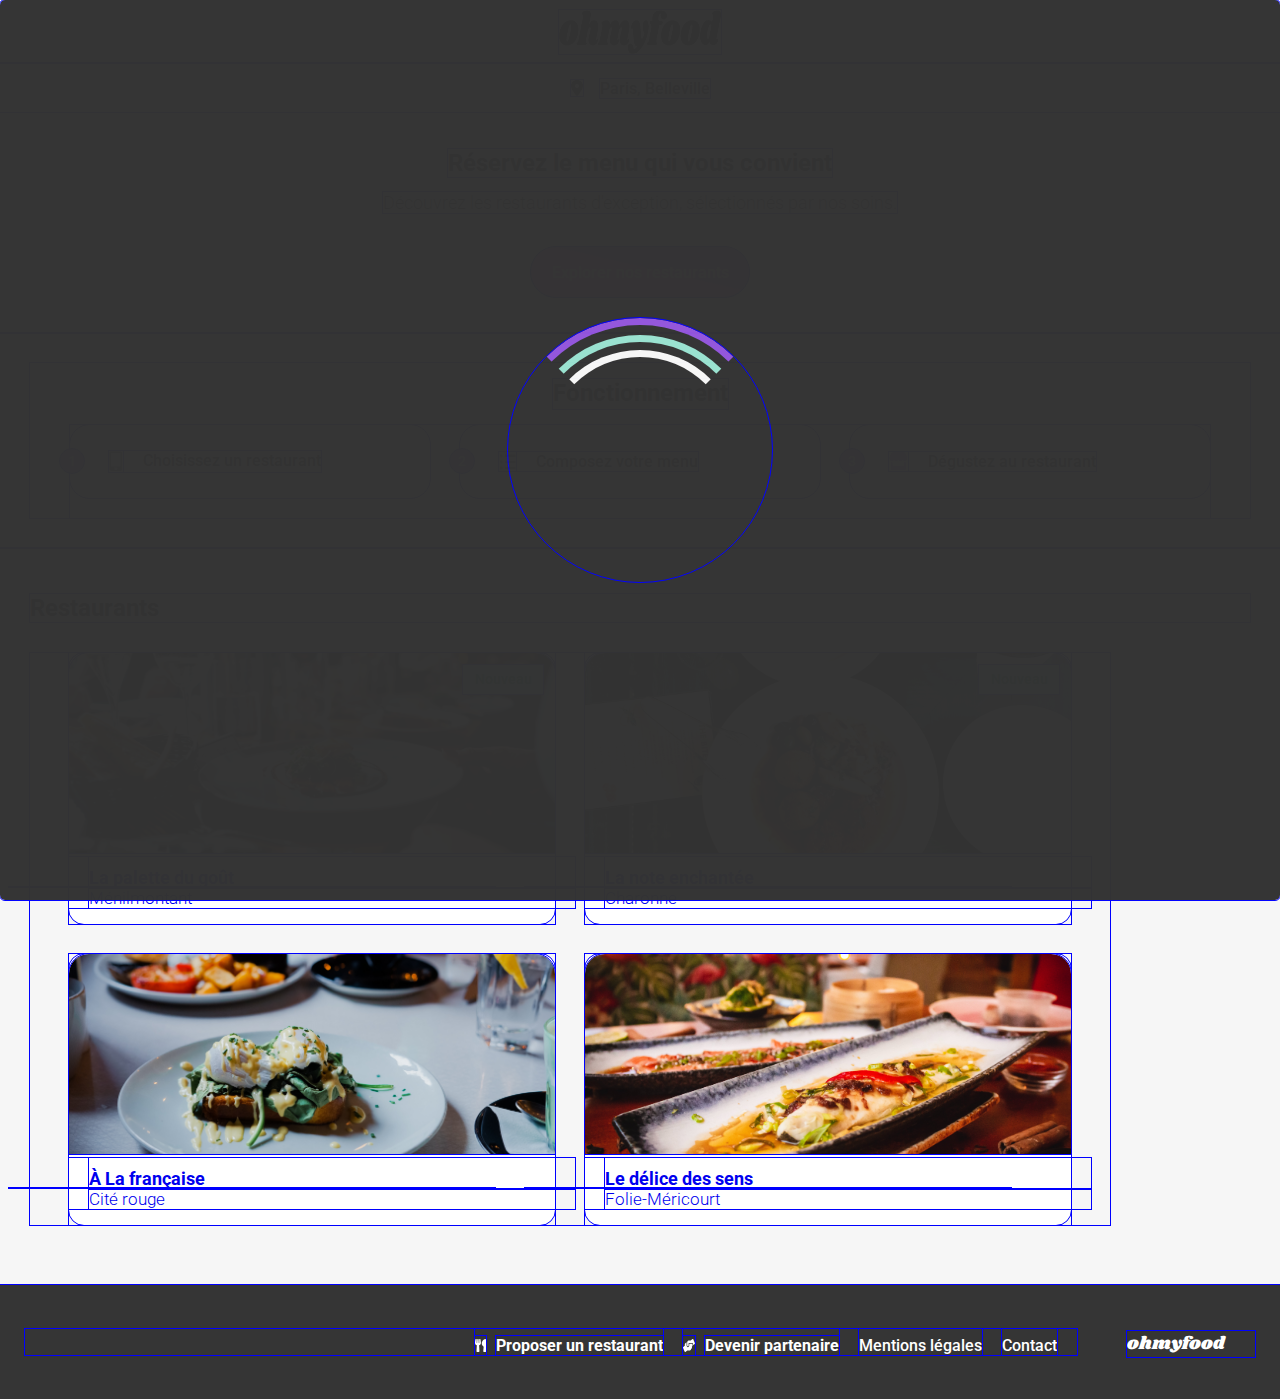
==== commit c924612c: "test des cadre" ====
--- a/index.html
+++ b/index.html
@@ -56,16 +56,18 @@
 
 
       <section class="fonctionnement">
-        <h1>Fonctionnement</h1>
-        <div class="position">
-          <div class="rectangle">
-            <div class="pastille">
+        <div class="position-total">
+          <h1>Fonctionnement</h1>
+          <div class="position-rectangle">
+            
+            <div class="rectangle">
+              <div class="pastille">
                 1
-            </div>
-            <div class="petiteIcone">
-              <img src="Images-icones-textes/icones/tel-gris.svg" alt="icone d'un téléphone" />
+              </div>
+              <div class="petiteIcone">
+                <img src="Images-icones-textes/icones/tel-gris.svg" alt="icone d'un téléphone" />
               Choisissez un restaurant
-            </div>
+              </div>
           </div>
 
           <div class="rectangle">
@@ -91,7 +93,8 @@
               />Dégustez au restaurant
             </div>
           </div>
-        </div>
+          </div>
+        </div>  
       </section>
 
 
--- a/css/styles.css
+++ b/css/styles.css
@@ -1,4 +1,8 @@
 @charset "UTF-8";
+* {
+  outline: 1px solid blue;
+}
+
 .main-container {
   display: flex;
   width: 100%;
@@ -15,10 +19,6 @@
   padding: 0px;
 }
 
-a {
-  text-decoration: none;
-}
-
 /*-_-_-_-_-_-_-_page d'accueil-_-_-_-_-_-_-_-_-_*/
 /********Section du logo********/
 .en-tete {
@@ -66,6 +66,7 @@
   height: 290px;
   background-color: #f6f6f6;
   font-family: "Roboto", sans-serif;
+  padding: 0px 10px;
 }
 .exploration h1 {
   font-size: 24px;
@@ -101,29 +102,43 @@
 .button:hover {
   background: linear-gradient(0deg, rgba(255, 255, 255, 0.15) 0%, rgba(255, 255, 255, 0.15) 100%), linear-gradient(201deg, #9356DC -5.2%, #FF79DA 110.74%);
 }
+.button .button a {
+  text-decoration: none;
+}
+.button .butoon a:visited {
+  text-decoration: none;
+  color: inherit;
+}
 
 /********Section pour le fonctionnement*********/
+.position-total {
+  display: flex;
+  justify-content: center;
+  flex-wrap: wrap;
+}
+
 .fonctionnement {
   display: flex;
-  height: 375px;
-  width: 100%;
-  flex-direction: column;
-  padding: 0px 30px;
+  width: 100%;
+  flex-direction: column;
+  padding: 30px 30px;
   gap: 30px;
   position: relative;
-}
-.fonctionnement .fonctionnement.h1 {
+  justify-content: center;
+}
+.fonctionnement h1 {
   font-size: 24px;
   font-weight: 700;
   font-family: "Roboto", sans-serif;
   height: 30px;
 }
 
-.position {
+.position-rectangle {
   display: flex;
   flex-direction: column;
   left: 0px;
   position: relative;
+  justify-content: center;
 }
 
 .rectangle {
@@ -157,15 +172,15 @@
 }
 .rectangle .petiteIcone {
   display: flex;
-  margin: 0px 25px;
-  gap: 25px;
+  margin: 0px 15px;
+  gap: 20px;
 }
 
 /******Section de la presentation des différents restaurants***********/
 .restaurant {
   background-color: #f6f6f6;
   width: 100%;
-  padding: 0px 30px;
+  padding: 30px 30px 40px 30px;
   flex-direction: column;
   display: flex;
   text-decoration: none;
@@ -175,6 +190,7 @@
   font-size: 24px;
   font-weight: 700;
   font-family: "Roboto", sans-serif;
+  display: flex;
 }
 
 .positionCadre {
@@ -183,12 +199,16 @@
   margin-bottom: 20px;
   flex-direction: column;
   gap: 30px;
+  width: 100%;
+}
+
+.positionCadre a {
+  width: 45%;
 }
 
 .cadre {
   background-color: white;
   border-radius: 15px;
-  width: 100%;
   height: 271px;
   position: relative;
   justify-content: center;
@@ -204,8 +224,7 @@
   display: flex;
   flex-direction: column;
   width: 100%;
-  margin-left: 20px;
-  padding: 0px;
+  padding-left: 20px;
   text-decoration: none;
 }
 .cadre .conteneur .conteneurTitre {
@@ -242,6 +261,15 @@
   position: absolute;
 }
 
+.positionCadre a {
+  text-decoration: none;
+}
+
+.positionCadre a:visited {
+  text-decoration: none;
+  color: inherit;
+}
+
 .fa-heart.fa-regular {
   color: #353535;
   position: relative;
@@ -252,7 +280,7 @@
   right: 60px;
 }
 
-.fa-heart.fa-solid {
+.coeur-rempli {
   position: relative;
   display: flex;
   justify-content: flex-end;
@@ -260,12 +288,10 @@
   top: 30px;
   right: 60px;
   opacity: 0;
-  transition: all 2s;
-}
-.fa-heart.fa-solid:hover {
+}
+.coeur-rempli:hover {
   opacity: 1;
-  color: transparent;
-  background-clip: text;
+  background: linear-gradient(#91e609 40%, #FF79DA 60%);
 }
 
 /*****************************Pied de page************************************/
@@ -303,241 +329,42 @@
   gap: 10px;
 }
 
-/* -_-_-_-_-_ Les pages des restaurants _-_-_-_-_-_-_-_-_*/
-.localisation2 {
-  display: flex;
-  width: 100%;
-}
-.localisation2 img {
-  height: 290px;
-  width: 100%;
-  object-fit: cover;
-}
-
-.en-tete2 {
-  display: flex;
-  align-items: center;
-  justify-content: center;
-  height: 63px;
-  width: 100%;
-  position: relative;
-  box-shadow: 0px 2px 4px 0px rgba(0, 0, 0, 0.15);
-}
-.en-tete2 img {
-  width: 162px;
-  height: 44px;
-  padding: 0px;
-}
-
-.fa-arrow-left {
-  display: inline-flex;
-  color: #353535;
-  position: absolute;
-  left: 25px;
-}
-
-.fond-arrondi {
-  display: flex;
-  flex-direction: column;
-  justify-content: center;
-  background-color: #f6f6f6;
-  border-top-left-radius: 35px;
-  border-top-right-radius: 35px;
-  top: -60px;
-  width: 100%;
-  position: relative;
-  padding: 0px 17px;
-}
-
-.gros-titre {
-  display: flex;
-  font-family: "Shrikhand", serif;
-  font-size: 28px;
-  flex-direction: row;
-  align-items: center;
-  gap: 20px;
-}
-.gros-titre .fa-heart.fa-regular {
-  color: #353535;
-  position: relative;
-  display: flex;
-  justify-content: flex-end;
-  align-items: center;
-  top: 0px;
-  right: 0px;
-}
-.gros-titre .fa-heart.fa-solid {
-  position: relative;
-  display: flex;
-  top: 0px;
-  right: 44px;
-  opacity: 0;
-  transition: all 1s;
-}
-.gros-titre .fa-heart.fa-solid:hover {
-  opacity: 1;
-  background-image: linear-gradient(193deg, #9356DC 50%, #FF79DA 50%);
-  background-clip: text;
-}
-
-.entrees {
-  margin-bottom: 30px;
-}
-
-.menu {
-  color: black;
-  font-family: "Roboto", sans-serif;
-  font-size: 16px;
-  font-weight: 300;
-  display: inline;
-  gap: 10px;
-}
-.menu::after {
-  content: "";
-  display: block;
-  position: absolute;
-  width: 40px;
-  height: 3px;
-  background: #99e2d0;
-}
-
-.sous-titre {
-  font-family: "Roboto", sans-serif;
-  font-size: 18px;
-  font-weight: 600;
-  text-overflow: ellipsis;
-  white-space: nowrap;
-  overflow: hidden;
-}
-
-.description {
-  display: flex;
-  text-overflow: ellipsis;
-  white-space: nowrap;
-  font-size: 15.043px;
-  font-family: "Roboto", sans-serif;
-  font-weight: 400;
-  justify-content: space-between;
-}
-.description span {
-  display: flex;
-  font-weight: 500;
-}
-
-.rectangle2 {
-  display: flex;
-  background-color: #f6f6f6;
-  border-radius: 20px;
-  box-shadow: 0px 4px 15px 0px rgba(0, 0, 0, 0.15);
-  font-family: "Roboto", sans-serif;
-  width: 100%;
-  height: 73px;
-  margin-bottom: 20px;
-  box-sizing: border-box;
-  padding: 15px;
-  flex-direction: column;
-  margin-top: 20px;
-  justify-content: space-between;
-}
-.rectangle2:active + .progress {
-  transform: scaleX(1);
-}
-
-.progress {
-  width: 100px;
-  height: 73px;
-  border: 1px solid black;
-  color: #99E2D0;
-  transform: scaleX(0);
-}
-
-/* test */
-.rectangle3 {
-  display: flex;
-  background-color: #f6f6f6;
-  border-radius: 20px;
-  box-shadow: 0px 4px 15px 0px rgba(0, 0, 0, 0.15);
-  font-family: "Roboto", sans-serif;
-  width: 100%;
-  height: 73px;
-  margin-bottom: 20px;
-  box-sizing: border-box;
-  padding: 15px;
-  flex-direction: column;
-  margin-top: 20px;
-  justify-content: space-between;
-}
-@media screen and (min-width: 768px) and (max-width: 1440px) {
-  .rectangle3 {
-    width: 604px;
-  }
-}
-
-.progress {
-  width: 100px;
-  height: 73px;
-  border: 1px solid black;
-  color: #99E2D0;
-}
-
-.sous-titre2 {
-  font-family: "Roboto", sans-serif;
-  font-size: 18px;
-  font-weight: 600;
-  text-overflow: ellipsis;
-  white-space: nowrap;
-  overflow: hidden;
-}
-
-.description2 {
-  display: flex;
-  text-overflow: ellipsis;
-  white-space: nowrap;
-  font-size: 15.043px;
-  font-family: "Roboto", sans-serif;
-  font-weight: 400;
-  justify-content: space-between;
-}
-.description2 span {
-  display: flex;
-  font-weight: 500;
-}
-
 /*.....................Le responsive de le pade d'accueil.............................*/
 @media screen and (min-width: 768px) {
   .exploration {
     height: 220px;
   }
   .fonctionnement {
-    height: 298px;
-    padding: 20px 80px;
     flex-direction: column;
+    justify-content: center;
   }
   .fonctionnement .fonctionnement.h1 {
     padding-left: 80px;
   }
-  .position {
+  .position-rectangle {
     flex-direction: row;
-    gap: 50px;
+    gap: 30px;
     flex-wrap: nowrap;
-    top: 120px;
-    position: absolute;
-    padding-left: 80px;
+    justify-content: center;
   }
   .petiteIcone {
     flex-wrap: nowrap;
   }
   .restaurant {
-    padding: 0px 120px;
+    justify-content: center;
+    flex-wrap: wrap;
+    gap: 15px;
   }
   .positionCadre {
     flex-direction: row;
     flex-wrap: wrap;
-    width: 100%;
+    width: 1080px;
     gap: 30px;
+    justify-content: center;
+    display: flex;
   }
   .cadre {
-    width: 590px;
+    flex: 100;
   }
   footer {
     height: 54px;
@@ -562,29 +389,11 @@
   }
 }
 @media screen and (min-width: 1201px) {
-  .fonctionnement {
-    height: 220px;
-    padding: 20px 120px;
-  }
-  .fonctionnement .fonctionnement.h1 {
-    padding-left: 120px;
-  }
   .rectangle {
     width: 360px;
   }
   .position {
     padding-left: 120px;
-  }
-}
-/*_-_-_-_-_-_-_-_-_le responsive des restaurants_-_-_-_-_-_-_-_-*/
-@media screen and (min-width: 768px) {
-  .fond-arrondi {
-    width: 1055px;
-    margin: 0px 189px;
-    align-items: center;
-  }
-  .rectangle2 {
-    width: 604px;
   }
 }
 /*-_-_-_-_-_-_-_-Loader_-_-_-_-_-_-_-_-_-_-_-_-_-_-_-_*/
@@ -651,5 +460,231 @@
     transform: scale(0);
   }
 }
+/* -_-_-_-_-_ Les pages des restaurants _-_-_-_-_-_-_-_-_*/
+.localisation2 {
+  display: flex;
+  width: 100%;
+}
+.localisation2 img {
+  height: 290px;
+  width: 100%;
+  object-fit: cover;
+}
+
+.en-tete2 {
+  display: flex;
+  align-items: center;
+  justify-content: center;
+  height: 63px;
+  width: 100%;
+  position: relative;
+  box-shadow: 0px 2px 4px 0px rgba(0, 0, 0, 0.15);
+}
+.en-tete2 img {
+  width: 162px;
+  height: 44px;
+  padding: 0px;
+}
+
+.fa-arrow-left {
+  display: inline-flex;
+  color: #353535;
+  position: absolute;
+  left: 25px;
+}
+
+.fond-arrondi {
+  display: flex;
+  flex-direction: column;
+  justify-content: center;
+  background-color: #f6f6f6;
+  border-top-left-radius: 35px;
+  border-top-right-radius: 35px;
+  top: -60px;
+  width: 100%;
+  position: relative;
+  padding: 0px 17px;
+}
+
+.gros-titre {
+  display: flex;
+  font-family: "Shrikhand", serif;
+  font-size: 28px;
+  flex-direction: row;
+  align-items: center;
+  gap: 20px;
+}
+.gros-titre .coeur-vide {
+  position: relative;
+  display: flex;
+  justify-content: flex-end;
+  align-items: center;
+  top: 0px;
+  right: 0px;
+}
+.gros-titre .coeur-rempli {
+  position: relative;
+  display: flex;
+  top: 0px;
+  right: 44px;
+  opacity: 0;
+  transition: all 1s;
+}
+.gros-titre .coeur-rempli:hover {
+  opacity: 1;
+  background-image: linear-gradient(to top, #9356DC, #FF79DA);
+  background-clip: text;
+}
+
+.entrees {
+  margin-bottom: 30px;
+}
+
+.menu {
+  color: black;
+  font-family: "Roboto", sans-serif;
+  font-size: 16px;
+  font-weight: 300;
+  display: inline;
+  gap: 10px;
+}
+.menu::after {
+  content: "";
+  display: block;
+  position: absolute;
+  width: 40px;
+  height: 3px;
+  background: #99e2d0;
+}
+
+.sous-titre {
+  font-family: "Roboto", sans-serif;
+  font-size: 18px;
+  font-weight: 600;
+  text-overflow: ellipsis;
+  white-space: nowrap;
+  overflow: hidden;
+  display: flex;
+  text-overflow: ellipsis;
+}
+
+.description {
+  display: flex;
+  text-overflow: ellipsis;
+  white-space: nowrap;
+  font-size: 15.043px;
+  font-family: "Roboto", sans-serif;
+  font-weight: 400;
+  justify-content: space-between;
+  overflow: hidden;
+}
+
+.rectangle2 {
+  display: flex;
+  background-color: #f6f6f6;
+  border-radius: 20px;
+  box-shadow: 0px 4px 15px 0px rgba(0, 0, 0, 0.15);
+  font-family: "Roboto", sans-serif;
+  width: 100%;
+  height: 73px;
+  margin-bottom: 20px;
+  box-sizing: border-box;
+  padding: 15px;
+  flex-direction: column;
+  margin-top: 20px;
+  justify-content: space-between;
+}
+
+/**************** test **********************/
+.rectangle3 {
+  display: flex;
+  background-color: #f6f6f6;
+  border-radius: 20px;
+  box-shadow: 0px 4px 15px 0px rgba(0, 0, 0, 0.15);
+  font-family: "Roboto", sans-serif;
+  width: 100%;
+  height: 73px;
+  margin-bottom: 20px;
+  box-sizing: border-box;
+  padding: 10px;
+  margin-top: 20px;
+  justify-content: space-between;
+  overflow: hidden;
+  white-space: nowrap;
+}
+.rectangle3:hover .progress {
+  animation: progress 2s ease;
+  cursor: pointer;
+}
+.rectangle3 span {
+  display: flex;
+  font-weight: 600;
+  width: 30px;
+  padding: 0px 2px;
+  align-items: flex-end;
+  padding-bottom: 12px;
+}
+
+.progress {
+  display: flex;
+  justify-content: center;
+  align-items: center;
+  width: 150px;
+  height: 73px;
+  color: white;
+  background-color: #99E2D0;
+  right: -10px;
+  position: relative;
+  border-top-right-radius: 20px;
+  border-bottom-right-radius: 20px;
+  top: -10px;
+}
+
+@keyframes progress {
+  from {
+    right: -252px;
+  }
+  to {
+    right: -10px;
+  }
+}
+.conteneur-descriptif {
+  display: flex;
+  text-overflow: ellipsis;
+  overflow: hidden;
+}
+
+.description2 {
+  display: flex;
+  text-overflow: ellipsis;
+  white-space: nowrap;
+  font-size: 15.043px;
+  font-family: "Roboto", sans-serif;
+  font-weight: 400;
+  justify-content: space-between;
+  overflow: hidden;
+}
+
+.sous-titre2 {
+  font-family: "Roboto", sans-serif;
+  font-size: 18px;
+  font-weight: 600;
+  text-overflow: ellipsis;
+  white-space: nowrap;
+  overflow: hidden;
+  display: flex;
+}
+
+/*_-_-_-_-_-_-_-_-_le responsive des restaurants_-_-_-_-_-_-_-_-*/
+@media screen and (min-width: 768px) {
+  .fond-arrondi {
+    width: 1055px;
+    margin: 0px 189px;
+    align-items: center;
+  }
+  .rectangle2 {
+    width: 604px;
+  }
+}
 
 /*# sourceMappingURL=styles.css.map */
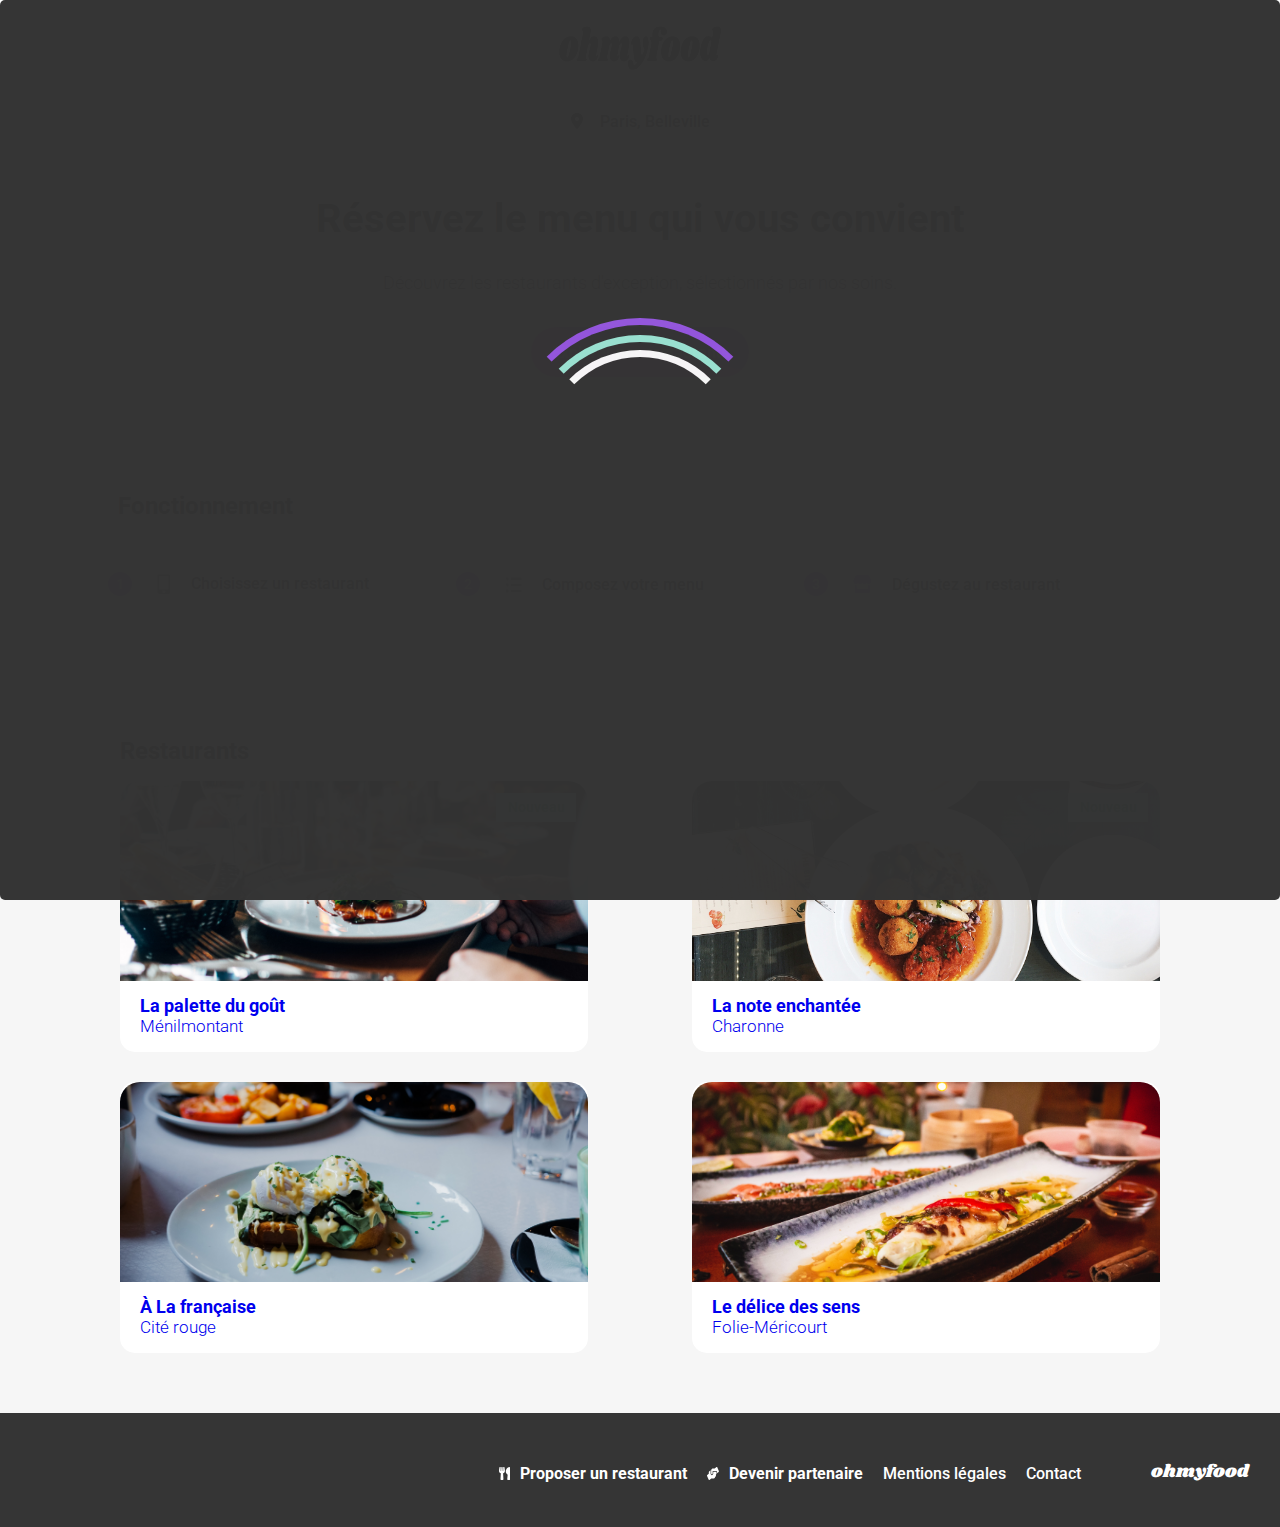
==== commit 21b03d17: "animation pages restaurants termines, responsive ok ok,manque que la finalite du coeur" ====
--- a/index.html
+++ b/index.html
@@ -30,8 +30,8 @@
 
 
 
-    <div class="main-container">
-      <header class="en-tete">
+      <div class="main-container">
+        <header class="en-tete">
         <img
           src="Images-icones-textes/images/logo/ohmyfood.png"
           alt="Logo du site"
@@ -66,108 +66,113 @@
               </div>
               <div class="petiteIcone">
                 <img src="Images-icones-textes/icones/tel-gris.svg" alt="icone d'un téléphone" />
-              Choisissez un restaurant
-              </div>
-          </div>
-
-          <div class="rectangle">
-            <div class="pastille">
-              2
+                Choisissez un restaurant
+              </div>
             </div>
-            <div class="petiteIcone">
-              <img
+
+            <div class="rectangle">
+              <div class="pastille">
+                2
+              </div>
+              <div class="petiteIcone">
+                <img
                 src="Images-icones-textes/icones/liste-grise.svg"
                 alt="icone d'une liste"
-              />Composez votre menu
+                />Composez votre menu
+              </div>
             </div>
+
+
+            <div class="rectangle">
+              <div class="pastille">
+                3
+              </div>
+              <div class="petiteIcone">
+                <img
+                  src="Images-icones-textes/icones/resto-violet.svg"
+                  alt="icone d'un restaurant"
+                />Dégustez au restaurant
+              </div>
+            </div>
+
           </div>
-
-          <div class="rectangle">
-            <div class="pastille">
-                3
-            </div>
-            <div class="petiteIcone">
-              <img
-                src="Images-icones-textes/icones/resto-violet.svg"
-                alt="icone d'un restaurant"
-              />Dégustez au restaurant
-            </div>
+        </div> 
+      </section>
+
+
+
+      <section id="restaurants-ancre" class="restaurant">
+        <div class="positionRestauTotal">
+          <h1 class="h1">Restaurants</h1>
+          <div class="positionCadre">
+
+            <a href="./restaurants/palette.html">
+              <div class="cadre">
+                <img
+                src="Images-icones-textes/images/restaurants/jay-wennington-N_Y88TWmGwA-unsplash.jpg"
+                />
+                <div class="etiquette">
+                Nouveau
+                </div>
+                  <i class="fa-regular fa-heart fa-2xl coeur-vide"></i>
+                  <i class="fa-solid fa-heart fa-2xl coeur-rempli"></i>
+                <div class="conteneur">
+                  <h3 class="conteneurTitre">La palette du goût</h3>
+                  <p class="conteneurTexte">Ménilmontant</p>
+              
+                </div>
+              </div>
+            </a>
+        
+
+            <a href="./restaurants/enchante.html">
+              <div class="cadre">
+                <img
+                src="Images-icones-textes/images/restaurants/stil-u2Lp8tXIcjw-unsplash.jpg"
+                />
+                <div class="etiquette">
+                  Nouveau
+                </div>
+                  <i class="fa-regular fa-heart fa-2xl coeur-vide"></i>
+                  <i class="fa-solid fa-heart fa-2xl coeur-rempli"></i>
+                <div class="conteneur">
+                  <h3 class="conteneurTitre">La note enchantée</h3>
+                  <p class="conteneurTexte">Charonne</p>
+                
+                </div>
+              </div>
+            </a>
+
+            <a href="./restaurants/francaise.html">
+              <div class="cadre">
+                <img
+                  src="Images-icones-textes/images/restaurants/toa-heftiba-DQKerTsQwi0-unsplash.jpg"
+                />
+                <i class="fa-regular fa-heart fa-2xl coeur-vide"></i>
+                <i class="fa-solid fa-heart fa-2xl coeur-rempli"></i>
+                  <div class="conteneur">
+                    <h3 class="conteneurTitre">À La française</h3>
+                    <p class="conteneurTexte">Cité rouge</p>
+                  </div>
+              </div>
+            </a>
+
+            <a href="./restaurants/delice.html">
+              <div class="cadre">
+                <img
+                  src="Images-icones-textes/images/restaurants/louis-hansel-shotsoflouis-qNBGVyOCY8Q-unsplash.jpg"
+                  />
+                  <i class="fa-regular fa-heart fa-2xl coeur-vide"></i>
+                  <i class="fa-solid fa-heart fa-2xl coeur-rempli"></i>
+                  <div class="conteneur">
+                    <h3 class="conteneurTitre">Le délice des sens</h3>
+                    <p class="conteneurTexte">Folie-Méricourt</p>
+                  </div>
+              </div>
+            </a>
+
           </div>
-          </div>
-        </div>  
-      </section>
-
-
-
-      <section id="restaurants-ancre" class="restaurant">
-        <h1 class="h1">Restaurants</h1>
-        <div class="positionCadre">
-
-        <a href="./restaurants/palette.html">
-          <div class="cadre">
-            <img
-              src="Images-icones-textes/images/restaurants/jay-wennington-N_Y88TWmGwA-unsplash.jpg"
-              />
-            <div class="etiquette">
-                Nouveau
-            </div>
-            <i class="fa-regular fa-heart fa-2xl coeur-vide"></i>
-            <i class="fa-solid fa-heart fa-2xl coeur-rempli"></i>
-            <div class="conteneur">
-              <h3 class="conteneurTitre">La palette du goût</h3>
-              <p class="conteneurTexte">Ménilmontant</p>
-              
-            </div>
-          </div>
-        </a>
         
-
-        <a href="./restaurants/enchante.html">
-          <div class="cadre">
-            <img
-              src="Images-icones-textes/images/restaurants/stil-u2Lp8tXIcjw-unsplash.jpg"
-            />
-            <div class="etiquette">
-              Nouveau
-            </div>
-            <i class="fa-regular fa-heart fa-2xl coeur-vide"></i>
-            <i class="fa-solid fa-heart fa-2xl coeur-rempli"></i>
-            <div class="conteneur">
-              <h3 class="conteneurTitre">La note enchantée</h3>
-              <p class="conteneurTexte">Charonne</p>
-              
-            </div>
-          </div>
-        </a>
-
-          <a href="./restaurants/francaise.html">
-          <div class="cadre">
-            <img
-              src="Images-icones-textes/images/restaurants/toa-heftiba-DQKerTsQwi0-unsplash.jpg"
-            />
-            <i class="fa-regular fa-heart fa-2xl coeur-vide"></i>
-            <i class="fa-solid fa-heart fa-2xl coeur-rempli"></i>
-            <div class="conteneur">
-              <h3 class="conteneurTitre">À La française</h3>
-              <p class="conteneurTexte">Cité rouge</p>
-            </div>
-          </div>
-        </a>
-
-        <a href="./restaurants/delice.html">
-          <div class="cadre">
-            <img
-              src="Images-icones-textes/images/restaurants/louis-hansel-shotsoflouis-qNBGVyOCY8Q-unsplash.jpg"
-            />
-            <i class="fa-regular fa-heart fa-2xl coeur-vide"></i>
-            <i class="fa-solid fa-heart fa-2xl coeur-rempli"></i>
-            <div class="conteneur">
-              <h3 class="conteneurTitre">Le délice des sens</h3>
-              <p class="conteneurTexte">Folie-Méricourt</p>
-            </div>
-          </div>
-          
-        </a>
       </section>
 
 
--- a/css/styles.css
+++ b/css/styles.css
@@ -1,25 +1,17 @@
 @charset "UTF-8";
-* {
-  outline: 1px solid blue;
-}
-
 .main-container {
-  display: flex;
-  width: 100%;
-  box-sizing: border-box;
-  flex-wrap: wrap;
+  width: 100%;
+}
+
+body {
+  display: flex;
+  justify-content: center;
   margin: 0px;
   padding: 0px;
-}
-
-body {
-  display: flex;
-  justify-content: center;
-  margin: 0px;
-  padding: 0px;
-}
-
-/*-_-_-_-_-_-_-_page d'accueil-_-_-_-_-_-_-_-_-_*/
+  width: 100%;
+  box-sizing: border-box;
+}
+
 /********Section du logo********/
 .en-tete {
   display: flex;
@@ -62,7 +54,6 @@
   align-items: center;
   flex-direction: column;
   text-align: center;
-  width: 100%;
   height: 290px;
   background-color: #f6f6f6;
   font-family: "Roboto", sans-serif;
@@ -73,6 +64,7 @@
   font-weight: 700;
   font-family: "Roboto", sans-serif;
   margin: 0px;
+  padding: 0px 20px;
 }
 .exploration p {
   font-size: 18px;
@@ -119,7 +111,6 @@
 
 .fonctionnement {
   display: flex;
-  width: 100%;
   flex-direction: column;
   padding: 30px 30px;
   gap: 30px;
@@ -131,6 +122,8 @@
   font-weight: 700;
   font-family: "Roboto", sans-serif;
   height: 30px;
+  width: 100%;
+  padding-bottom: 10px;
 }
 
 .position-rectangle {
@@ -139,6 +132,12 @@
   left: 0px;
   position: relative;
   justify-content: center;
+  width: 100%;
+}
+
+.position-total {
+  max-width: 1080px;
+  margin: 0px auto;
 }
 
 .rectangle {
@@ -179,7 +178,6 @@
 /******Section de la presentation des différents restaurants***********/
 .restaurant {
   background-color: #f6f6f6;
-  width: 100%;
   padding: 30px 30px 40px 30px;
   flex-direction: column;
   display: flex;
@@ -193,6 +191,11 @@
   display: flex;
 }
 
+.positionRestauTotal {
+  max-width: 1040px;
+  margin: 0px auto;
+}
+
 .positionCadre {
   display: flex;
   justify-content: space-between;
@@ -200,10 +203,6 @@
   flex-direction: column;
   gap: 30px;
   width: 100%;
-}
-
-.positionCadre a {
-  width: 45%;
 }
 
 .cadre {
@@ -270,14 +269,20 @@
   color: inherit;
 }
 
-.fa-heart.fa-regular {
-  color: #353535;
+.coeur-vide {
   position: relative;
   display: flex;
   justify-content: flex-end;
   align-items: center;
   top: 30px;
-  right: 60px;
+  right: 20px;
+  /*rajouté pour le test*/
+  font-size: 25px;
+  /*test*/
+}
+.coeur-vide:hover {
+  background-color: #FF79DA;
+  border: none;
 }
 
 .coeur-rempli {
@@ -286,12 +291,15 @@
   justify-content: flex-end;
   align-items: center;
   top: 30px;
-  right: 60px;
+  right: 0px;
   opacity: 0;
+  transition: all 2s;
 }
 .coeur-rempli:hover {
   opacity: 1;
-  background: linear-gradient(#91e609 40%, #FF79DA 60%);
+  color: transparent;
+  background-image: linear-gradient(#9356DC, #FF79DA);
+  background-clip: text;
 }
 
 /*****************************Pied de page************************************/
@@ -331,12 +339,25 @@
 
 /*.....................Le responsive de le pade d'accueil.............................*/
 @media screen and (min-width: 768px) {
+  .en-tete {
+    height: 96px;
+  }
   .exploration {
     height: 220px;
+    padding: 30px 0px;
+  }
+  .exploration h1 {
+    font-size: 40px;
+  }
+  .exploration p {
+    margin-top: 30px;
   }
   .fonctionnement {
     flex-direction: column;
     justify-content: center;
+    padding-top: 50px;
+    padding-bottom: 50px;
+    padding-left: 0px;
   }
   .fonctionnement .fonctionnement.h1 {
     padding-left: 80px;
@@ -358,10 +379,12 @@
   .positionCadre {
     flex-direction: row;
     flex-wrap: wrap;
-    width: 1080px;
+    justify-content: space-between;
     gap: 30px;
-    justify-content: center;
     display: flex;
+  }
+  .positionCadre a {
+    width: 45%;
   }
   .cadre {
     flex: 100;
@@ -369,7 +392,7 @@
   footer {
     height: 54px;
     flex-direction: row-reverse;
-    padding: 30px 25px;
+    padding: 30px 0px;
     justify-content: flex-end;
     align-items: center;
     gap: 50px;
@@ -386,14 +409,6 @@
     gap: 10px;
     justify-content: space-around;
     margin-right: 20px;
-  }
-}
-@media screen and (min-width: 1201px) {
-  .rectangle {
-    width: 360px;
-  }
-  .position {
-    padding-left: 120px;
   }
 }
 /*-_-_-_-_-_-_-_-Loader_-_-_-_-_-_-_-_-_-_-_-_-_-_-_-_*/
@@ -461,6 +476,10 @@
   }
 }
 /* -_-_-_-_-_ Les pages des restaurants _-_-_-_-_-_-_-_-_*/
+.main-container2 {
+  width: 100%;
+}
+
 .localisation2 {
   display: flex;
   width: 100%;
@@ -479,6 +498,7 @@
   width: 100%;
   position: relative;
   box-shadow: 0px 2px 4px 0px rgba(0, 0, 0, 0.15);
+  font-size: 1.8rem;
 }
 .en-tete2 img {
   width: 162px;
@@ -486,7 +506,7 @@
   padding: 0px;
 }
 
-.fa-arrow-left {
+.fleche {
   display: inline-flex;
   color: #353535;
   position: absolute;
@@ -503,50 +523,48 @@
   top: -60px;
   width: 100%;
   position: relative;
-  padding: 0px 17px;
 }
 
 .gros-titre {
   display: flex;
+  flex-direction: row;
+  align-items: center;
+  gap: 20px;
+  justify-content: center;
+}
+.gros-titre h1 {
   font-family: "Shrikhand", serif;
-  font-size: 28px;
-  flex-direction: row;
-  align-items: center;
-  gap: 20px;
-}
-.gros-titre .coeur-vide {
-  position: relative;
-  display: flex;
-  justify-content: flex-end;
-  align-items: center;
-  top: 0px;
-  right: 0px;
-}
-.gros-titre .coeur-rempli {
-  position: relative;
-  display: flex;
-  top: 0px;
-  right: 44px;
-  opacity: 0;
-  transition: all 1s;
-}
-.gros-titre .coeur-rempli:hover {
-  opacity: 1;
-  background-image: linear-gradient(to top, #9356DC, #FF79DA);
+  font-size: 1.17rem;
+  font-weight: 600;
+}
+.gros-titre .coeur-vide2 {
+  /*rajouté pour le test*/
+  font-size: 25px;
+  /*test*/
+}
+.gros-titre .coeur-vide2:hover {
+  background-image: linear-gradient(193.33deg, #9356dc -11.44%, #ff79da 123.93%);
   background-clip: text;
-}
-
-.entrees {
-  margin-bottom: 30px;
+  -webkit-background-clip: text;
+  color: transparent;
+  border: none;
+  transition: all 2s;
+  font-weight: 800;
+  font-size: 25px;
+}
+
+.choixPlat {
+  margin: 0px 19px 30px 19px;
 }
 
 .menu {
   color: black;
   font-family: "Roboto", sans-serif;
-  font-size: 16px;
+  font-size: 1rem;
   font-weight: 300;
   display: inline;
   gap: 10px;
+  margin-top: 55px;
 }
 .menu::after {
   content: "";
@@ -557,133 +575,158 @@
   background: #99e2d0;
 }
 
-.sous-titre {
-  font-family: "Roboto", sans-serif;
-  font-size: 18px;
-  font-weight: 600;
+.rectangle2 {
+  display: flex;
+  background-color: #f6f6f6;
+  border-radius: 20px;
+  box-shadow: 0px 4px 15px 0px rgba(0, 0, 0, 0.15);
+  font-family: "Roboto", sans-serif;
+  width: 100%;
+  cursor: pointer;
+  overflow: hidden;
+  height: 73px;
+  justify-content: space-between;
+  margin-bottom: 12px;
+  gap: 50px;
+  margin-top: 20px;
+}
+.rectangle2:active .prix {
+  margin-right: 0px;
+}
+
+.texte {
+  display: flex;
+  overflow: hidden;
+}
+
+.descriptionTitre {
   text-overflow: ellipsis;
   white-space: nowrap;
   overflow: hidden;
-  display: flex;
-  text-overflow: ellipsis;
-}
-
-.description {
-  display: flex;
+  font-weight: 500;
+  font-size: 1.1rem;
+  margin: 0px;
+  font-family: "Roboto", sans-serif;
+  padding-top: 10px;
+}
+
+.descriptiontTexte {
+  margin-top: 5px;
+  font-weight: 300;
+  font-size: 0.94rem;
   text-overflow: ellipsis;
   white-space: nowrap;
-  font-size: 15.043px;
-  font-family: "Roboto", sans-serif;
-  font-weight: 400;
-  justify-content: space-between;
   overflow: hidden;
-}
-
-.rectangle2 {
-  display: flex;
-  background-color: #f6f6f6;
-  border-radius: 20px;
-  box-shadow: 0px 4px 15px 0px rgba(0, 0, 0, 0.15);
-  font-family: "Roboto", sans-serif;
-  width: 100%;
-  height: 73px;
-  margin-bottom: 20px;
-  box-sizing: border-box;
-  padding: 15px;
-  flex-direction: column;
-  margin-top: 20px;
-  justify-content: space-between;
-}
-
-/**************** test **********************/
-.rectangle3 {
-  display: flex;
-  background-color: #f6f6f6;
-  border-radius: 20px;
-  box-shadow: 0px 4px 15px 0px rgba(0, 0, 0, 0.15);
-  font-family: "Roboto", sans-serif;
-  width: 100%;
-  height: 73px;
-  margin-bottom: 20px;
-  box-sizing: border-box;
-  padding: 10px;
-  margin-top: 20px;
-  justify-content: space-between;
-  overflow: hidden;
-  white-space: nowrap;
-}
-.rectangle3:hover .progress {
-  animation: progress 2s ease;
-  cursor: pointer;
-}
-.rectangle3 span {
-  display: flex;
-  font-weight: 600;
-  width: 30px;
-  padding: 0px 2px;
-  align-items: flex-end;
-  padding-bottom: 12px;
+  font-family: "Roboto", sans-serif;
+}
+
+.prix {
+  display: flex;
+  gap: 20px;
+  margin-right: -65px;
+  transition: margin-right 0.8s ease-in-out;
+  color: #353535;
+}
+
+.montant {
+  display: flex;
+  flex-direction: column;
+  justify-content: flex-end;
+  padding-bottom: 0px;
+  font-size: 0.9rem;
+  font-weight: 800;
+  margin-right: 15px;
 }
 
 .progress {
   display: flex;
   justify-content: center;
   align-items: center;
-  width: 150px;
+  width: 65px;
   height: 73px;
   color: white;
   background-color: #99E2D0;
-  right: -10px;
-  position: relative;
   border-top-right-radius: 20px;
   border-bottom-right-radius: 20px;
-  top: -10px;
-}
-
-@keyframes progress {
-  from {
-    right: -252px;
-  }
-  to {
-    right: -10px;
-  }
-}
-.conteneur-descriptif {
-  display: flex;
-  text-overflow: ellipsis;
-  overflow: hidden;
-}
-
-.description2 {
+}
+.progress .encoche {
+  display: flex;
+  justify-content: center;
+  align-items: center;
+}
+
+.description {
   display: flex;
   text-overflow: ellipsis;
   white-space: nowrap;
-  font-size: 15.043px;
+  font-size: 0.94rem;
   font-family: "Roboto", sans-serif;
   font-weight: 400;
-  justify-content: space-between;
+  justify-content: center;
   overflow: hidden;
-}
-
-.sous-titre2 {
-  font-family: "Roboto", sans-serif;
-  font-size: 18px;
-  font-weight: 600;
-  text-overflow: ellipsis;
-  white-space: nowrap;
-  overflow: hidden;
-  display: flex;
+  flex-direction: column;
+  padding-left: 10px;
+}
+
+.positionBtnCmd {
+  display: flex;
+  justify-content: center;
+}
+
+.button2 {
+  height: 50px;
+  border-radius: 25px;
+  background: linear-gradient(193deg, #9356DC -11.44%, #FF79DA 123.93%);
+  color: white;
+  font-size: 16px;
+  font-style: normal;
+  font-weight: 500;
+  font-family: "Roboto", sans-serif;
+  text-decoration: none;
+  box-shadow: 0px 4px 10px 0px rgba(0, 0, 0, 0.25);
+  display: flex;
+  justify-content: center;
+  align-items: center;
+  width: 218px;
+  margin-top: 16px;
+  transition: background 2s;
+  margin-bottom: 30px;
+  display: flex;
+  justify-content: center;
+}
+.button2:hover {
+  background: linear-gradient(0deg, rgba(255, 255, 255, 0.15) 0%, rgba(255, 255, 255, 0.15) 100%), linear-gradient(201deg, #9356DC -5.2%, #FF79DA 110.74%);
+}
+.button2 .button a {
+  text-decoration: none;
+}
+.button2 .butoon a:visited {
+  text-decoration: none;
+  color: inherit;
 }
 
 /*_-_-_-_-_-_-_-_-_le responsive des restaurants_-_-_-_-_-_-_-_-*/
 @media screen and (min-width: 768px) {
+  .en-tete2 {
+    height: 96px;
+  }
   .fond-arrondi {
-    width: 1055px;
-    margin: 0px 189px;
+    max-width: 1000px;
     align-items: center;
+    margin: 0px auto;
+  }
+  .choixPlat {
+    width: 634px;
+  }
+  .gros-titre h1 {
+    margin: 40px 0px;
+    font-size: 1.75rem;
   }
   .rectangle2 {
-    width: 604px;
+    cursor: default;
+  }
+  .rectangle2:hover .prix {
+    margin-right: 0px;
   }
 }
 
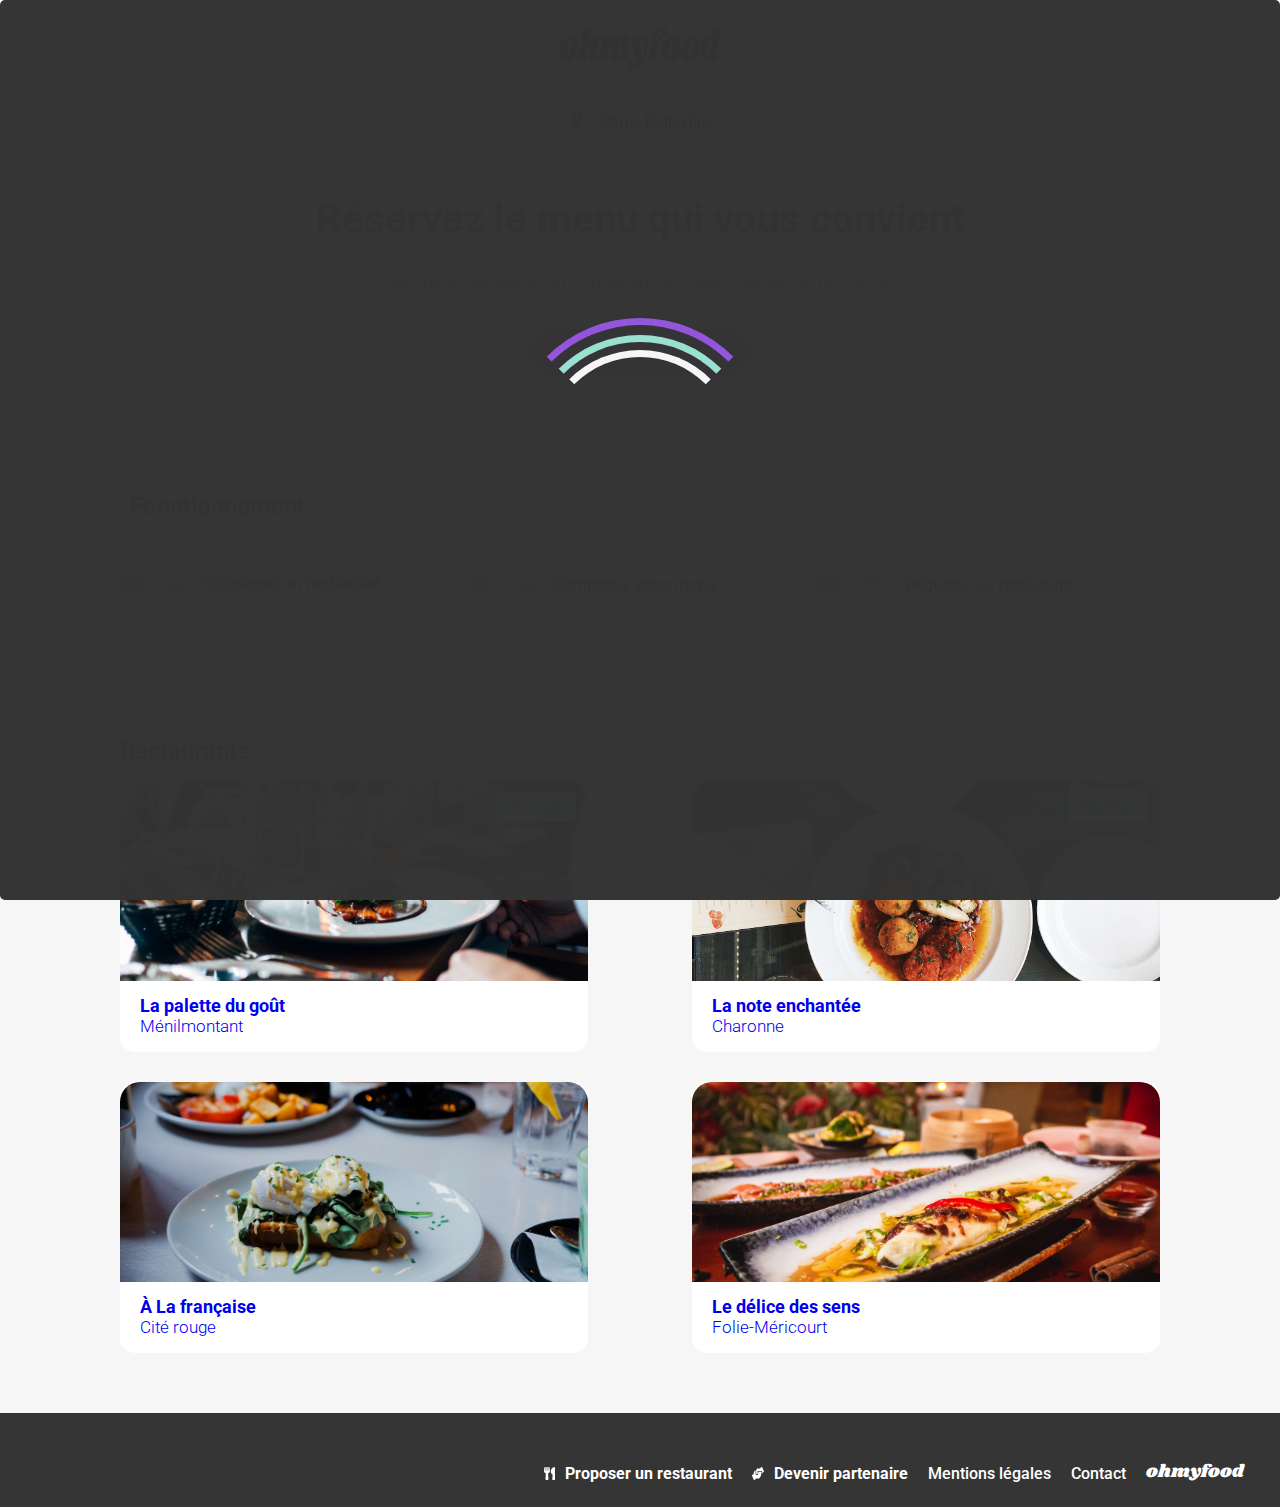
==== commit 23302bcb: "99% finito" ====
--- a/index.html
+++ b/index.html
@@ -114,9 +114,12 @@
                 <div class="etiquette">
                 Nouveau
                 </div>
-                  <i class="fa-regular fa-heart fa-2xl coeur-vide"></i>
-                  <i class="fa-solid fa-heart fa-2xl coeur-rempli"></i>
+                  
                 <div class="conteneur">
+                  <div class="coeurSuperpose2">
+                    <i class="fa-regular fa-heart coeur-vide"></i>
+                    <i class="fa-solid fa-heart coeur-rempli"></i>
+                  </div>
                   <h3 class="conteneurTitre">La palette du goût</h3>
                   <p class="conteneurTexte">Ménilmontant</p>
               
@@ -133,9 +136,12 @@
                 <div class="etiquette">
                   Nouveau
                 </div>
-                  <i class="fa-regular fa-heart fa-2xl coeur-vide"></i>
-                  <i class="fa-solid fa-heart fa-2xl coeur-rempli"></i>
+                 
                 <div class="conteneur">
+                  <div class="coeurSuperpose2">
+                    <i class="fa-regular fa-heart coeur-vide"></i>
+                    <i class="fa-solid fa-heart coeur-rempli"></i>
+                  </div>
                   <h3 class="conteneurTitre">La note enchantée</h3>
                   <p class="conteneurTexte">Charonne</p>
                 
@@ -148,9 +154,12 @@
                 <img
                   src="Images-icones-textes/images/restaurants/toa-heftiba-DQKerTsQwi0-unsplash.jpg"
                 />
-                <i class="fa-regular fa-heart fa-2xl coeur-vide"></i>
-                <i class="fa-solid fa-heart fa-2xl coeur-rempli"></i>
+               
                   <div class="conteneur">
+                    <div class="coeurSuperpose2">
+                      <i class="fa-regular fa-heart coeur-vide"></i>
+                      <i class="fa-solid fa-heart coeur-rempli"></i>
+                    </div>
                     <h3 class="conteneurTitre">À La française</h3>
                     <p class="conteneurTexte">Cité rouge</p>
                   </div>
@@ -162,9 +171,12 @@
                 <img
                   src="Images-icones-textes/images/restaurants/louis-hansel-shotsoflouis-qNBGVyOCY8Q-unsplash.jpg"
                   />
-                  <i class="fa-regular fa-heart fa-2xl coeur-vide"></i>
-                  <i class="fa-solid fa-heart fa-2xl coeur-rempli"></i>
+                 
                   <div class="conteneur">
+                    <div class="coeurSuperpose2">
+                      <i class="fa-regular fa-heart coeur-vide"></i>
+                      <i class="fa-solid fa-heart coeur-rempli"></i>
+                    </div>
                     <h3 class="conteneurTitre">Le délice des sens</h3>
                     <p class="conteneurTexte">Folie-Méricourt</p>
                   </div>
--- a/css/styles.css
+++ b/css/styles.css
@@ -193,7 +193,6 @@
 
 .positionRestauTotal {
   max-width: 1040px;
-  margin: 0px auto;
 }
 
 .positionCadre {
@@ -270,36 +269,32 @@
 }
 
 .coeur-vide {
-  position: relative;
-  display: flex;
-  justify-content: flex-end;
-  align-items: center;
-  top: 30px;
-  right: 20px;
-  /*rajouté pour le test*/
   font-size: 25px;
-  /*test*/
-}
-.coeur-vide:hover {
-  background-color: #FF79DA;
-  border: none;
 }
 
 .coeur-rempli {
-  position: relative;
-  display: flex;
-  justify-content: flex-end;
-  align-items: center;
-  top: 30px;
-  right: 0px;
   opacity: 0;
   transition: all 2s;
+  font-size: 25px;
 }
 .coeur-rempli:hover {
   opacity: 1;
   color: transparent;
   background-image: linear-gradient(#9356DC, #FF79DA);
   background-clip: text;
+  -webkit-background-clip: text;
+}
+
+.coeurSuperpose2 {
+  display: flex;
+  top: 20px;
+  right: 58px;
+  justify-content: flex-end;
+  position: relative;
+}
+
+.coeur-vide, .coeur-rempli {
+  position: absolute;
 }
 
 /*****************************Pied de page************************************/
@@ -357,7 +352,7 @@
     justify-content: center;
     padding-top: 50px;
     padding-bottom: 50px;
-    padding-left: 0px;
+    padding-left: 25px;
   }
   .fonctionnement .fonctionnement.h1 {
     padding-left: 80px;
@@ -375,6 +370,9 @@
     justify-content: center;
     flex-wrap: wrap;
     gap: 15px;
+  }
+  .positionRestauTotal {
+    margin: 0px auto;
   }
   .positionCadre {
     flex-direction: row;
@@ -392,10 +390,9 @@
   footer {
     height: 54px;
     flex-direction: row-reverse;
-    padding: 30px 0px;
+    padding: 30px 0px 10px 0px;
     justify-content: flex-end;
     align-items: center;
-    gap: 50px;
   }
   footer h3 {
     width: 150px;
@@ -412,7 +409,7 @@
   }
 }
 /*-_-_-_-_-_-_-_-Loader_-_-_-_-_-_-_-_-_-_-_-_-_-_-_-_*/
-.loader-container {
+.loader-container { /* Fond gris fonce*/
   border-radius: 5px;
   background: #333;
   width: 100vw;
@@ -426,7 +423,7 @@
   animation: stop-loader 0.5s 2s forwards;
 }
 
-.loader {
+.loader { /*1er cercle*/
   display: block;
   position: absolute;
   width: 250px;
@@ -444,7 +441,7 @@
   border: 7px solid transparent;
 }
 
-.loader::before {
+.loader::before { /*3eme et plus petit cercle*/
   top: 10px;
   left: 10px;
   right: 10px;
@@ -453,7 +450,7 @@
   animation: spin 3s linear infinite;
 }
 
-.loader::after {
+.loader::after { /*2eme cercle*/
   top: 25px;
   left: 25px;
   right: 25px;
@@ -462,7 +459,7 @@
   animation: spin 1.5s linear infinite;
 }
 
-@keyframes spin {
+@keyframes spin { /*rotation des cercles*/
   0% {
     transform: rotate(0deg);
   }
@@ -470,7 +467,7 @@
     transform: rotate(360deg);
   }
 }
-@keyframes stop-loader {
+@keyframes stop-loader { /*arret et disparition du loader*/
   to {
     transform: scale(0);
   }
@@ -529,28 +526,41 @@
   display: flex;
   flex-direction: row;
   align-items: center;
-  gap: 20px;
   justify-content: center;
 }
 .gros-titre h1 {
   font-family: "Shrikhand", serif;
   font-size: 1.17rem;
   font-weight: 600;
+  margin: 40px 0px;
 }
 .gros-titre .coeur-vide2 {
   /*rajouté pour le test*/
   font-size: 25px;
-  /*test*/
-}
-.gros-titre .coeur-vide2:hover {
-  background-image: linear-gradient(193.33deg, #9356dc -11.44%, #ff79da 123.93%);
+}
+.gros-titre .coeur-rempli2 {
+  opacity: 0;
+  transition: all 2s;
+  font-size: 25px;
+}
+.gros-titre .coeur-rempli2:hover {
+  opacity: 1;
+  color: transparent;
+  background-image: linear-gradient(#9356DC, #FF79DA);
   background-clip: text;
   -webkit-background-clip: text;
-  color: transparent;
-  border: none;
-  transition: all 2s;
-  font-weight: 800;
-  font-size: 25px;
+}
+.gros-titre .coeurSuperpose {
+  display: flex;
+  transform: translate(13px, -10px);
+}
+
+.coeur-vide2, .coeur-rempli2 {
+  position: absolute;
+}
+
+.coeur-vide-test, .coeur-rempli-test {
+  position: absolute;
 }
 
 .choixPlat {
@@ -587,7 +597,6 @@
   height: 73px;
   justify-content: space-between;
   margin-bottom: 12px;
-  gap: 50px;
   margin-top: 20px;
 }
 .rectangle2:active .prix {
@@ -623,7 +632,7 @@
 .prix {
   display: flex;
   gap: 20px;
-  margin-right: -65px;
+  margin-right: -91px;
   transition: margin-right 0.8s ease-in-out;
   color: #353535;
 }
@@ -719,7 +728,6 @@
     width: 634px;
   }
   .gros-titre h1 {
-    margin: 40px 0px;
     font-size: 1.75rem;
   }
   .rectangle2 {
@@ -728,6 +736,9 @@
   .rectangle2:hover .prix {
     margin-right: 0px;
   }
+  .rectangle2 .prix {
+    margin-right: -65px;
+  }
 }
 
 /*# sourceMappingURL=styles.css.map */
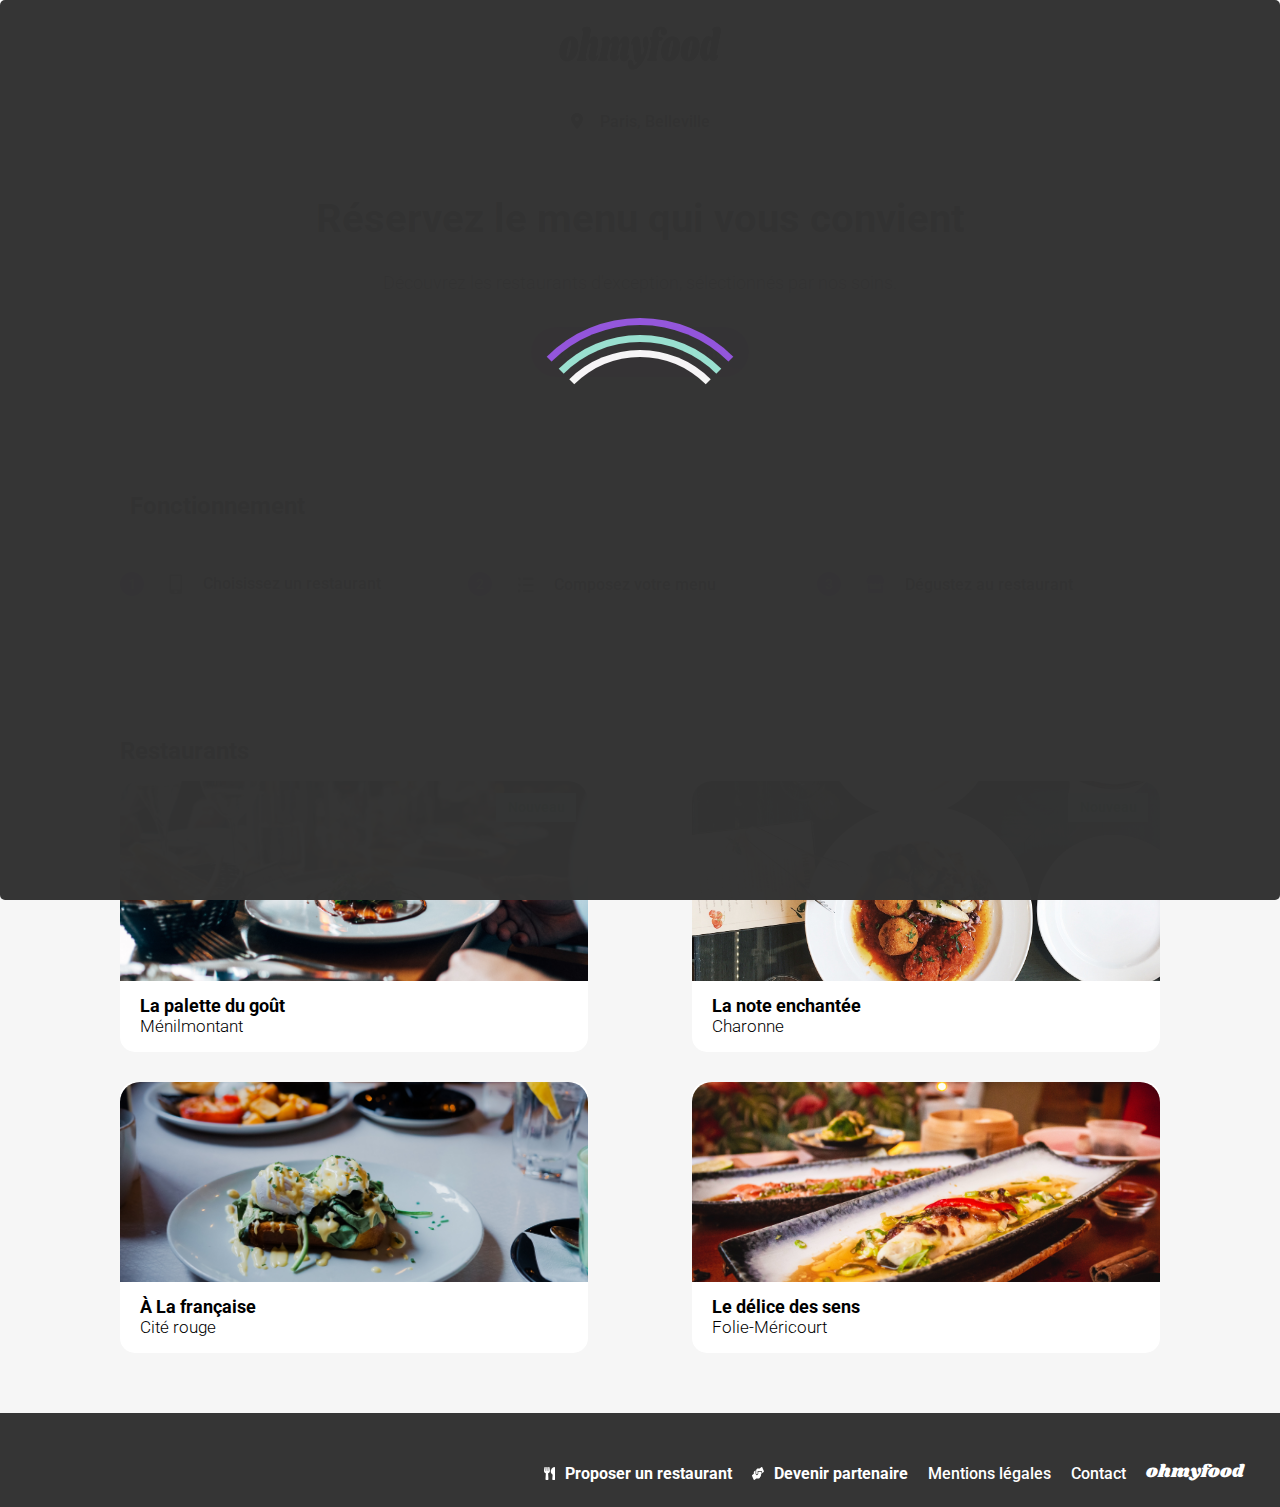
==== commit c9850ce6: "99.9% finito" ====
--- a/index.html
+++ b/index.html
@@ -1,23 +1,20 @@
 <!DOCTYPE html>
 <html lang="fr">
-  <meta charset="UTF-8" />
-  <meta name="viewport" content="width=device-width, initial-scale=1.0" />
-  <link rel="preconnect" href="https://fonts.googleapis.com" />
-  <link rel="preconnect" href="https://fonts.gstatic.com" crossorigin />
+  <meta charset="UTF-8">
+  <meta name="viewport" content="width=device-width, initial-scale=1.0">
+  <link rel="preconnect" href="https://fonts.googleapis.com">
+  <link rel="preconnect" href="https://fonts.gstatic.com" crossorigin>
   <link
     href="https://fonts.googleapis.com/css2?family=Roboto:wght@300;400;700&display=swap"
-    rel="stylesheet"
-  />
+    rel="stylesheet">
   <link
     href="https://fonts.googleapis.com/css2?family=Inter:wght@700&display=swap"
-    rel="stylesheet"
-  />
+    rel="stylesheet">
   <link
     href="https://fonts.googleapis.com/css2?family=Shrikhand&display=swap"
-    rel="stylesheet"
-  />
-  <link rel="stylesheet" href="https://cdnjs.cloudflare.com/ajax/libs/font-awesome/6.2.1/css/all.min.css" integrity="sha512-MV7K8+y+gLIBoVD59lQIYicR65iaqukzvf/nwasF0nqhPay5w/9lJmVM2hMDcnK1OnMGCdVK+iQrJ7lzPJQd1w==" crossorigin="anonymous" referrerpolicy="no-referrer" />
-  <link rel="stylesheet" href="./css/styles.css" />
+    rel="stylesheet">
+  <link rel="stylesheet" href="https://cdnjs.cloudflare.com/ajax/libs/font-awesome/6.2.1/css/all.min.css" integrity="sha512-MV7K8+y+gLIBoVD59lQIYicR65iaqukzvf/nwasF0nqhPay5w/9lJmVM2hMDcnK1OnMGCdVK+iQrJ7lzPJQd1w==" crossorigin="anonymous" referrerpolicy="no-referrer">
+  <link rel="stylesheet" href="./css/styles.css">
 
   <title>Ohmyfood</title>
 
@@ -34,11 +31,10 @@
         <header class="en-tete">
         <img
           src="Images-icones-textes/images/logo/ohmyfood.png"
-          alt="Logo du site"
-        />
+          alt="Logo du site">
       </header>
       <div class="localisation">
-        <img src="Images-icones-textes/icones/location-dot-solid.svg" alt="icone de localisation"/>
+        <img src="Images-icones-textes/icones/location-dot-solid.svg" alt="icone de localisation">
 
         <p>Paris, Belleville</p>
       </div>
@@ -65,7 +61,7 @@
                 1
               </div>
               <div class="petiteIcone">
-                <img src="Images-icones-textes/icones/tel-gris.svg" alt="icone d'un téléphone" />
+                <img src="Images-icones-textes/icones/tel-gris.svg" alt="icone d'un téléphone">
                 Choisissez un restaurant
               </div>
             </div>
@@ -78,7 +74,7 @@
                 <img
                 src="Images-icones-textes/icones/liste-grise.svg"
                 alt="icone d'une liste"
-                />Composez votre menu
+                >Composez votre menu
               </div>
             </div>
 
@@ -91,7 +87,7 @@
                 <img
                   src="Images-icones-textes/icones/resto-violet.svg"
                   alt="icone d'un restaurant"
-                />Dégustez au restaurant
+                >Dégustez au restaurant
               </div>
             </div>
 
@@ -109,8 +105,8 @@
             <a href="./restaurants/palette.html">
               <div class="cadre">
                 <img
-                src="Images-icones-textes/images/restaurants/jay-wennington-N_Y88TWmGwA-unsplash.jpg"
-                />
+                src="Images-icones-textes/images/restaurants/jay-wennington-N_Y88TWmGwA-unsplash.jpg" alt="photo d'unebelle assiette"
+                >
                 <div class="etiquette">
                 Nouveau
                 </div>
@@ -131,8 +127,8 @@
             <a href="./restaurants/enchante.html">
               <div class="cadre">
                 <img
-                src="Images-icones-textes/images/restaurants/stil-u2Lp8tXIcjw-unsplash.jpg"
-                />
+                src="Images-icones-textes/images/restaurants/stil-u2Lp8tXIcjw-unsplash.jpg" alt="photo d'une belle assiette"
+                >
                 <div class="etiquette">
                   Nouveau
                 </div>
@@ -152,8 +148,8 @@
             <a href="./restaurants/francaise.html">
               <div class="cadre">
                 <img
-                  src="Images-icones-textes/images/restaurants/toa-heftiba-DQKerTsQwi0-unsplash.jpg"
-                />
+                  src="Images-icones-textes/images/restaurants/toa-heftiba-DQKerTsQwi0-unsplash.jpg" alt="photo d'une belle assiette"
+                >
                
                   <div class="conteneur">
                     <div class="coeurSuperpose2">
@@ -169,8 +165,8 @@
             <a href="./restaurants/delice.html">
               <div class="cadre">
                 <img
-                  src="Images-icones-textes/images/restaurants/louis-hansel-shotsoflouis-qNBGVyOCY8Q-unsplash.jpg"
-                  />
+                  src="Images-icones-textes/images/restaurants/louis-hansel-shotsoflouis-qNBGVyOCY8Q-unsplash.jpg" alt="phot d'une belle assiette"
+                  >
                  
                   <div class="conteneur">
                     <div class="coeurSuperpose2">
@@ -184,6 +180,7 @@
             </a>
 
           </div>
+        </div>
         
       </section>
 
@@ -193,11 +190,11 @@
         <h3>ohmyfood</h3>
         <ul>
           <li>
-            <img src="Images-icones-textes/icones/couverts.svg">
+            <img src="Images-icones-textes/icones/couverts.svg" alt="icone de couverts">
             <b>Proposer un restaurant</b>
           </li>
           <li>
-            <img src="Images-icones-textes/icones/poigneeDeMain.svg">
+            <img src="Images-icones-textes/icones/poigneeDeMain.svg" alt="icone d'une poignée de mains">
           <b> Devenir partenaire</b>
           </li>
           <li>Mentions légales</li>
--- a/css/styles.css
+++ b/css/styles.css
@@ -12,7 +12,7 @@
   box-sizing: border-box;
 }
 
-/********Section du logo********/
+/********************************Section du logo****************************/
 .en-tete {
   display: flex;
   align-items: center;
@@ -28,7 +28,7 @@
   padding: 0px;
 }
 
-/******Section de la localisation********/
+/*************************Section de la localisation**********************/
 .localisation {
   display: flex;
   justify-content: center;
@@ -47,7 +47,7 @@
   align-items: center;
 }
 
-/******Section de la réservation des menu**********/
+/************************Section de la réservation des menu**********/
 .exploration {
   display: flex;
   justify-content: center;
@@ -92,17 +92,14 @@
   transition: background 2s;
 }
 .button:hover {
-  background: linear-gradient(0deg, rgba(255, 255, 255, 0.15) 0%, rgba(255, 255, 255, 0.15) 100%), linear-gradient(201deg, #9356DC -5.2%, #FF79DA 110.74%);
+  background: linear-gradient(0deg, rgba(255, 255, 255, 0.15) 0%, rgba(255, 255, 255, 0.15) 100%), linear-gradient(201deg, #9356dc -5.2%, #ff79da 110.74%);
 }
 .button .button a {
   text-decoration: none;
-}
-.button .butoon a:visited {
-  text-decoration: none;
-  color: inherit;
-}
-
-/********Section pour le fonctionnement*********/
+  color: black;
+}
+
+/*********************Section pour le fonctionnement************************/
 .position-total {
   display: flex;
   justify-content: center;
@@ -175,7 +172,7 @@
   gap: 20px;
 }
 
-/******Section de la presentation des différents restaurants***********/
+/********************Section de la presentation des différents restaurants***********/
 .restaurant {
   background-color: #f6f6f6;
   padding: 30px 30px 40px 30px;
@@ -261,11 +258,7 @@
 
 .positionCadre a {
   text-decoration: none;
-}
-
-.positionCadre a:visited {
-  text-decoration: none;
-  color: inherit;
+  color: black;
 }
 
 .coeur-vide {
@@ -274,15 +267,15 @@
 
 .coeur-rempli {
   opacity: 0;
-  transition: all 2s;
+  color: transparent;
+  transition: opacity 2s;
   font-size: 25px;
+  background-image: linear-gradient(#9356dc, #ff79da);
+  background-clip: text;
+  -webkit-background-clip: text;
 }
 .coeur-rempli:hover {
   opacity: 1;
-  color: transparent;
-  background-image: linear-gradient(#9356DC, #FF79DA);
-  background-clip: text;
-  -webkit-background-clip: text;
 }
 
 .coeurSuperpose2 {
@@ -293,14 +286,14 @@
   position: relative;
 }
 
-.coeur-vide, .coeur-rempli {
+.coeur-vide,
+.coeur-rempli {
   position: absolute;
 }
 
 /*****************************Pied de page************************************/
 footer {
   background-color: #353535;
-  width: 100%;
   color: white;
   font-family: "Roboto", sans-serif;
   padding: 0px 25px 22px 25px;
@@ -409,7 +402,8 @@
   }
 }
 /*-_-_-_-_-_-_-_-Loader_-_-_-_-_-_-_-_-_-_-_-_-_-_-_-_*/
-.loader-container { /* Fond gris fonce*/
+.loader-container {
+  /* Fond gris fonce*/
   border-radius: 5px;
   background: #333;
   width: 100vw;
@@ -423,25 +417,28 @@
   animation: stop-loader 0.5s 2s forwards;
 }
 
-.loader { /*1er cercle*/
+.loader {
+  /*1er cercle*/
   display: block;
   position: absolute;
   width: 250px;
   height: 250px;
   border-radius: 50%;
   border: 7px solid transparent;
-  border-top-color: #9356DC;
+  border-top-color: #9356dc;
   animation: spin 2s linear infinite;
 }
 
-.loader::before, .loader::after {
+.loader::before,
+.loader::after {
   content: "";
   position: absolute;
   border-radius: 50%;
   border: 7px solid transparent;
 }
 
-.loader::before { /*3eme et plus petit cercle*/
+.loader::before {
+  /*3eme et plus petit cercle*/
   top: 10px;
   left: 10px;
   right: 10px;
@@ -450,7 +447,8 @@
   animation: spin 3s linear infinite;
 }
 
-.loader::after { /*2eme cercle*/
+.loader::after {
+  /*2eme cercle*/
   top: 25px;
   left: 25px;
   right: 25px;
@@ -459,7 +457,8 @@
   animation: spin 1.5s linear infinite;
 }
 
-@keyframes spin { /*rotation des cercles*/
+@keyframes spin {
+  /*rotation des cercles*/
   0% {
     transform: rotate(0deg);
   }
@@ -467,7 +466,8 @@
     transform: rotate(360deg);
   }
 }
-@keyframes stop-loader { /*arret et disparition du loader*/
+@keyframes stop-loader {
+  /*arret et disparition du loader*/
   to {
     transform: scale(0);
   }
@@ -535,31 +535,27 @@
   margin: 40px 0px;
 }
 .gros-titre .coeur-vide2 {
-  /*rajouté pour le test*/
   font-size: 25px;
 }
 .gros-titre .coeur-rempli2 {
   opacity: 0;
-  transition: all 2s;
+  color: transparent;
+  transition: opacity 2s ease;
   font-size: 25px;
+  background-image: linear-gradient(#9356dc, #ff79da);
+  background-clip: text;
+  -webkit-background-clip: text;
 }
 .gros-titre .coeur-rempli2:hover {
   opacity: 1;
-  color: transparent;
-  background-image: linear-gradient(#9356DC, #FF79DA);
-  background-clip: text;
-  -webkit-background-clip: text;
 }
 .gros-titre .coeurSuperpose {
   display: flex;
-  transform: translate(13px, -10px);
-}
-
-.coeur-vide2, .coeur-rempli2 {
-  position: absolute;
-}
-
-.coeur-vide-test, .coeur-rempli-test {
+  transform: translate(13px, -14px);
+}
+
+.coeur-vide2,
+.coeur-rempli2 {
   position: absolute;
 }
 
@@ -599,7 +595,7 @@
   margin-bottom: 12px;
   margin-top: 20px;
 }
-.rectangle2:active .prix {
+.rectangle2:active + .prix {
   margin-right: 0px;
 }
 
@@ -704,14 +700,14 @@
   justify-content: center;
 }
 .button2:hover {
-  background: linear-gradient(0deg, rgba(255, 255, 255, 0.15) 0%, rgba(255, 255, 255, 0.15) 100%), linear-gradient(201deg, #9356DC -5.2%, #FF79DA 110.74%);
+  background: linear-gradient(0deg, rgba(255, 255, 255, 0.15) 0%, rgba(255, 255, 255, 0.15) 100%), linear-gradient(201deg, #9356dc -5.2%, #ff79da 110.74%);
 }
 .button2 .button a {
   text-decoration: none;
 }
 .button2 .butoon a:visited {
   text-decoration: none;
-  color: inherit;
+  color: black;
 }
 
 /*_-_-_-_-_-_-_-_-_le responsive des restaurants_-_-_-_-_-_-_-_-*/
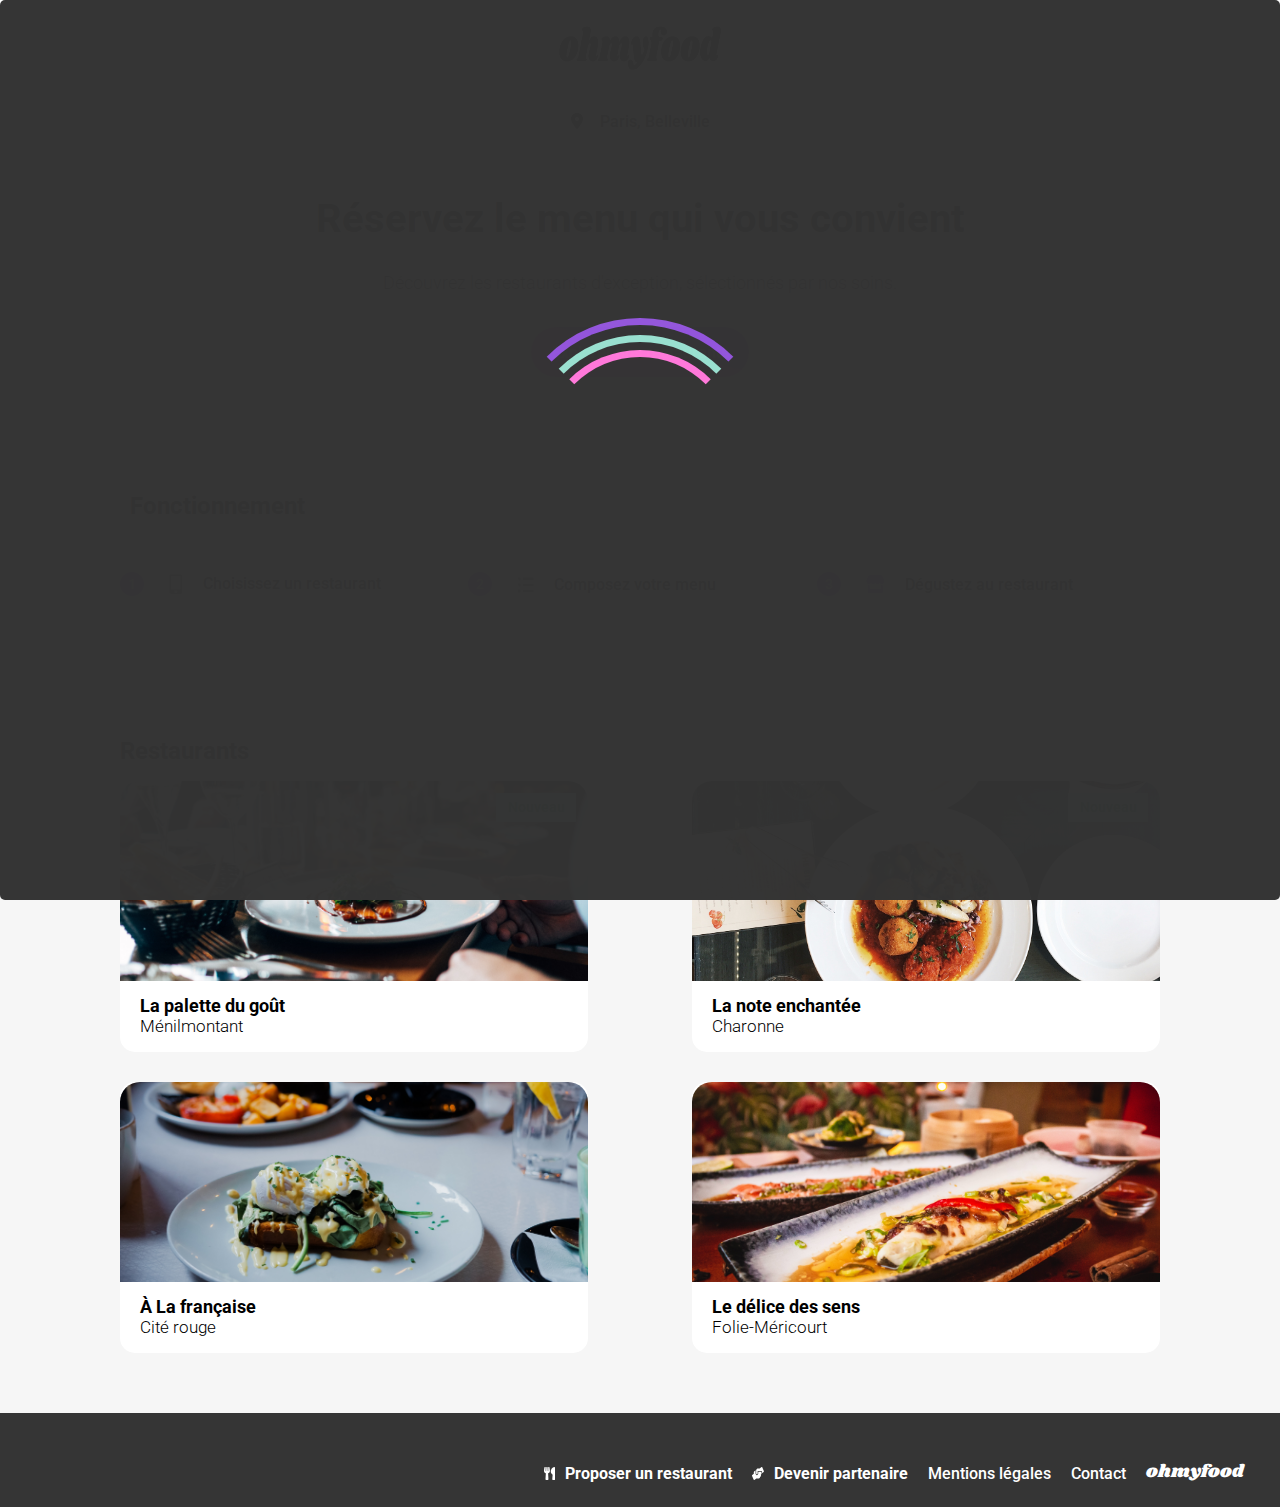
==== commit e13d922c: "99.99% finito" ====
--- a/index.html
+++ b/index.html
@@ -1,45 +1,51 @@
 <!DOCTYPE html>
 <html lang="fr">
-  <meta charset="UTF-8">
+  <meta charset="UTF-8" >
   <meta name="viewport" content="width=device-width, initial-scale=1.0">
   <link rel="preconnect" href="https://fonts.googleapis.com">
   <link rel="preconnect" href="https://fonts.gstatic.com" crossorigin>
   <link
     href="https://fonts.googleapis.com/css2?family=Roboto:wght@300;400;700&display=swap"
-    rel="stylesheet">
+    rel="stylesheet"
+  >
   <link
     href="https://fonts.googleapis.com/css2?family=Inter:wght@700&display=swap"
-    rel="stylesheet">
+    rel="stylesheet"
+  >
   <link
     href="https://fonts.googleapis.com/css2?family=Shrikhand&display=swap"
-    rel="stylesheet">
-  <link rel="stylesheet" href="https://cdnjs.cloudflare.com/ajax/libs/font-awesome/6.2.1/css/all.min.css" integrity="sha512-MV7K8+y+gLIBoVD59lQIYicR65iaqukzvf/nwasF0nqhPay5w/9lJmVM2hMDcnK1OnMGCdVK+iQrJ7lzPJQd1w==" crossorigin="anonymous" referrerpolicy="no-referrer">
+    rel="stylesheet"
+  >
+  <link
+    rel="stylesheet"
+    href="https://cdnjs.cloudflare.com/ajax/libs/font-awesome/6.2.1/css/all.min.css"
+    integrity="sha512-MV7K8+y+gLIBoVD59lQIYicR65iaqukzvf/nwasF0nqhPay5w/9lJmVM2hMDcnK1OnMGCdVK+iQrJ7lzPJQd1w=="
+    crossorigin="anonymous"
+    referrerpolicy="no-referrer"
+  >
   <link rel="stylesheet" href="./css/styles.css">
 
   <title>Ohmyfood</title>
 
   <body>
-    
-    
-     <div class="loader-container">
-        <div class="loader"></div>
-      </div>
+    <div class="loader-container">
+      <div class="loader"></div>
+    </div>
 
-
-
-      <div class="main-container">
-        <header class="en-tete">
+    <div class="main-container">
+      <header class="en-tete">
         <img
           src="Images-icones-textes/images/logo/ohmyfood.png"
-          alt="Logo du site">
+          alt="Logo du site"
+        >
       </header>
       <div class="localisation">
-        <img src="Images-icones-textes/icones/location-dot-solid.svg" alt="icone de localisation">
-
+        <img
+          src="Images-icones-textes/icones/location-dot-solid.svg"
+          alt="icone de localisation"
+        >
         <p>Paris, Belleville</p>
       </div>
-
-
 
       <section class="exploration">
         <h1>Réservez le menu qui vous convient</h1>
@@ -49,40 +55,33 @@
         <a href="#restaurants-ancre" class="button">Explorer nos restaurants</a>
       </section>
 
-
-
       <section class="fonctionnement">
         <div class="position-total">
           <h1>Fonctionnement</h1>
           <div class="position-rectangle">
-            
             <div class="rectangle">
-              <div class="pastille">
-                1
-              </div>
+              <div class="pastille">1</div>
               <div class="petiteIcone">
-                <img src="Images-icones-textes/icones/tel-gris.svg" alt="icone d'un téléphone">
+                <img
+                  src="Images-icones-textes/icones/tel-gris.svg"
+                  alt="icone d'un téléphone"
+                >
                 Choisissez un restaurant
               </div>
             </div>
 
             <div class="rectangle">
-              <div class="pastille">
-                2
-              </div>
+              <div class="pastille">2</div>
               <div class="petiteIcone">
                 <img
-                src="Images-icones-textes/icones/liste-grise.svg"
-                alt="icone d'une liste"
+                  src="Images-icones-textes/icones/liste-grise.svg"
+                  alt="icone d'une liste"
                 >Composez votre menu
               </div>
             </div>
 
-
             <div class="rectangle">
-              <div class="pastille">
-                3
-              </div>
+              <div class="pastille">3</div>
               <div class="petiteIcone">
                 <img
                   src="Images-icones-textes/icones/resto-violet.svg"
@@ -90,27 +89,21 @@
                 >Dégustez au restaurant
               </div>
             </div>
-
           </div>
-        </div> 
+        </div>
       </section>
-
-
 
       <section id="restaurants-ancre" class="restaurant">
         <div class="positionRestauTotal">
           <h1 class="h1">Restaurants</h1>
           <div class="positionCadre">
-
             <a href="./restaurants/palette.html">
               <div class="cadre">
                 <img
-                src="Images-icones-textes/images/restaurants/jay-wennington-N_Y88TWmGwA-unsplash.jpg" alt="photo d'unebelle assiette"
+                  src="Images-icones-textes/images/restaurants/jay-wennington-N_Y88TWmGwA-unsplash.jpg"
+                  alt="photo d'unebelle assiette"
                 >
-                <div class="etiquette">
-                Nouveau
-                </div>
-                  
+                <div class="etiquette">Nouveau</div>
                 <div class="conteneur">
                   <div class="coeurSuperpose2">
                     <i class="fa-regular fa-heart coeur-vide"></i>
@@ -118,21 +111,17 @@
                   </div>
                   <h3 class="conteneurTitre">La palette du goût</h3>
                   <p class="conteneurTexte">Ménilmontant</p>
-              
                 </div>
               </div>
             </a>
-        
 
             <a href="./restaurants/enchante.html">
               <div class="cadre">
                 <img
-                src="Images-icones-textes/images/restaurants/stil-u2Lp8tXIcjw-unsplash.jpg" alt="photo d'une belle assiette"
+                  src="Images-icones-textes/images/restaurants/stil-u2Lp8tXIcjw-unsplash.jpg"
+                  alt="photo d'une belle assiette"
                 >
-                <div class="etiquette">
-                  Nouveau
-                </div>
-                 
+                <div class="etiquette">Nouveau</div>
                 <div class="conteneur">
                   <div class="coeurSuperpose2">
                     <i class="fa-regular fa-heart coeur-vide"></i>
@@ -140,7 +129,6 @@
                   </div>
                   <h3 class="conteneurTitre">La note enchantée</h3>
                   <p class="conteneurTexte">Charonne</p>
-                
                 </div>
               </div>
             </a>
@@ -148,64 +136,61 @@
             <a href="./restaurants/francaise.html">
               <div class="cadre">
                 <img
-                  src="Images-icones-textes/images/restaurants/toa-heftiba-DQKerTsQwi0-unsplash.jpg" alt="photo d'une belle assiette"
+                  src="Images-icones-textes/images/restaurants/toa-heftiba-DQKerTsQwi0-unsplash.jpg"
+                  alt="photo d'une belle assiette"
                 >
-               
-                  <div class="conteneur">
-                    <div class="coeurSuperpose2">
-                      <i class="fa-regular fa-heart coeur-vide"></i>
-                      <i class="fa-solid fa-heart coeur-rempli"></i>
-                    </div>
-                    <h3 class="conteneurTitre">À La française</h3>
-                    <p class="conteneurTexte">Cité rouge</p>
+                <div class="conteneur">
+                  <div class="coeurSuperpose2">
+                    <i class="fa-regular fa-heart coeur-vide"></i>
+                    <i class="fa-solid fa-heart coeur-rempli"></i>
                   </div>
+                  <h3 class="conteneurTitre">À La française</h3>
+                  <p class="conteneurTexte">Cité rouge</p>
+                </div>
               </div>
             </a>
 
             <a href="./restaurants/delice.html">
               <div class="cadre">
                 <img
-                  src="Images-icones-textes/images/restaurants/louis-hansel-shotsoflouis-qNBGVyOCY8Q-unsplash.jpg" alt="phot d'une belle assiette"
-                  >
-                 
-                  <div class="conteneur">
-                    <div class="coeurSuperpose2">
-                      <i class="fa-regular fa-heart coeur-vide"></i>
-                      <i class="fa-solid fa-heart coeur-rempli"></i>
-                    </div>
-                    <h3 class="conteneurTitre">Le délice des sens</h3>
-                    <p class="conteneurTexte">Folie-Méricourt</p>
+                  src="Images-icones-textes/images/restaurants/louis-hansel-shotsoflouis-qNBGVyOCY8Q-unsplash.jpg"
+                  alt="phot d'une belle assiette"
+                >
+                <div class="conteneur">
+                  <div class="coeurSuperpose2">
+                    <i class="fa-regular fa-heart coeur-vide"></i>
+                    <i class="fa-solid fa-heart coeur-rempli"></i>
                   </div>
+                  <h3 class="conteneurTitre">Le délice des sens</h3>
+                  <p class="conteneurTexte">Folie-Méricourt</p>
+                </div>
               </div>
             </a>
-
           </div>
         </div>
-        
       </section>
 
-
-     
       <footer>
         <h3>ohmyfood</h3>
         <ul>
           <li>
-            <img src="Images-icones-textes/icones/couverts.svg" alt="icone de couverts">
+            <img
+              src="Images-icones-textes/icones/couverts.svg"
+              alt="icone de couverts"
+            >
             <b>Proposer un restaurant</b>
           </li>
           <li>
-            <img src="Images-icones-textes/icones/poigneeDeMain.svg" alt="icone d'une poignée de mains">
-          <b> Devenir partenaire</b>
+            <img
+              src="Images-icones-textes/icones/poigneeDeMain.svg"
+              alt="icone d'une poignée de mains"
+            >
+            <b> Devenir partenaire</b>
           </li>
           <li>Mentions légales</li>
           <li>Contact</li>
         </ul>
-     
       </footer>
-
-
-      
-    </div>  
-
+    </div>
   </body>
 </html>
--- a/css/styles.css
+++ b/css/styles.css
@@ -1,404 +1,29 @@
 @charset "UTF-8";
-.main-container {
-  width: 100%;
-}
-
-body {
-  display: flex;
-  justify-content: center;
-  margin: 0px;
-  padding: 0px;
-  width: 100%;
-  box-sizing: border-box;
-}
-
-/********************************Section du logo****************************/
-.en-tete {
-  display: flex;
-  align-items: center;
-  height: 63px;
-  width: 100%;
-  position: relative;
-  justify-content: center;
-  box-shadow: 0px 2px 4px 0px rgba(0, 0, 0, 0.15);
-}
-.en-tete img {
-  width: 162px;
-  height: 44px;
-  padding: 0px;
-}
-
-/*************************Section de la localisation**********************/
-.localisation {
-  display: flex;
-  justify-content: center;
-  align-items: center;
-  height: 50px;
-  width: 100%;
-  background-color: #eaeaea;
-  gap: 17px;
-  font-size: 16px;
-  font-weight: 500;
-  font-family: "Roboto", sans-serif;
-}
-.localisation img {
-  width: 12px;
-  height: 16px;
-  align-items: center;
-}
-
-/************************Section de la réservation des menu**********/
-.exploration {
-  display: flex;
-  justify-content: center;
-  align-items: center;
-  flex-direction: column;
-  text-align: center;
-  height: 290px;
-  background-color: #f6f6f6;
-  font-family: "Roboto", sans-serif;
-  padding: 0px 10px;
-}
-.exploration h1 {
-  font-size: 24px;
-  font-weight: 700;
-  font-family: "Roboto", sans-serif;
-  margin: 0px;
-  padding: 0px 20px;
-}
-.exploration p {
-  font-size: 18px;
-  margin-top: 15px;
-  color: #353535;
-  font-weight: 300;
-}
-
-.button {
-  height: 50px;
-  border-radius: 25px;
-  background: linear-gradient(193deg, #9356DC -11.44%, #FF79DA 123.93%);
-  color: white;
-  font-size: 16px;
-  font-style: normal;
-  font-weight: 500;
-  font-family: "Roboto", sans-serif;
-  text-decoration: none;
-  box-shadow: 0px 4px 10px 0px rgba(0, 0, 0, 0.25);
-  display: flex;
-  justify-content: center;
-  align-items: center;
-  width: 218px;
-  margin-top: 16px;
-  transition: background 2s;
-}
-.button:hover {
-  background: linear-gradient(0deg, rgba(255, 255, 255, 0.15) 0%, rgba(255, 255, 255, 0.15) 100%), linear-gradient(201deg, #9356dc -5.2%, #ff79da 110.74%);
-}
-.button .button a {
-  text-decoration: none;
-  color: black;
-}
-
-/*********************Section pour le fonctionnement************************/
-.position-total {
-  display: flex;
-  justify-content: center;
-  flex-wrap: wrap;
-}
-
-.fonctionnement {
-  display: flex;
-  flex-direction: column;
-  padding: 30px 30px;
-  gap: 30px;
-  position: relative;
-  justify-content: center;
-}
-.fonctionnement h1 {
-  font-size: 24px;
-  font-weight: 700;
-  font-family: "Roboto", sans-serif;
-  height: 30px;
-  width: 100%;
-  padding-bottom: 10px;
-}
-
-.position-rectangle {
-  display: flex;
-  flex-direction: column;
-  left: 0px;
-  position: relative;
-  justify-content: center;
-  width: 100%;
-}
-
-.position-total {
-  max-width: 1080px;
-  margin: 0px auto;
-}
-
-.rectangle {
-  display: flex;
-  align-items: center;
-  background-color: #f6f6f6;
-  border-radius: 20px;
-  box-shadow: 0px 4px 15px 0px rgba(0, 0, 0, 0.15);
-  font-family: "Roboto", sans-serif;
-  width: 100%;
-  height: 72.4px;
-  margin-bottom: 20px;
-  box-sizing: border-box;
-  margin-left: 0px;
-  font-size: 16px;
-  font-weight: 500;
-}
-.rectangle .pastille {
-  display: flex;
-  background: #9356dc;
-  width: 24px;
-  height: 24px;
-  border-radius: 99px;
-  color: #f6f6f6;
-  font-family: "Roboto", sans-serif;
-  font-size: 14px;
-  font-weight: 500;
-  align-items: center;
-  justify-content: center;
-  transform: translate(-10px, 0px);
-}
-.rectangle .petiteIcone {
-  display: flex;
-  margin: 0px 15px;
-  gap: 20px;
-}
-
-/********************Section de la presentation des différents restaurants***********/
-.restaurant {
-  background-color: #f6f6f6;
-  padding: 30px 30px 40px 30px;
-  flex-direction: column;
-  display: flex;
-  text-decoration: none;
-  justify-items: center;
-}
-.restaurant h1 {
-  font-size: 24px;
-  font-weight: 700;
-  font-family: "Roboto", sans-serif;
-  display: flex;
-}
-
-.positionRestauTotal {
-  max-width: 1040px;
-}
-
-.positionCadre {
-  display: flex;
-  justify-content: space-between;
-  margin-bottom: 20px;
-  flex-direction: column;
-  gap: 30px;
-  width: 100%;
-}
-
-.cadre {
-  background-color: white;
-  border-radius: 15px;
-  height: 271px;
-  position: relative;
-  justify-content: center;
-}
-.cadre img {
-  width: 100%;
-  height: 200px;
-  border-top-left-radius: 20px;
-  border-top-right-radius: 20px;
-  object-fit: cover;
-}
-.cadre .conteneur {
-  display: flex;
-  flex-direction: column;
-  width: 100%;
-  padding-left: 20px;
-  text-decoration: none;
-}
-.cadre .conteneur .conteneurTitre {
-  font-family: "Roboto", sans-serif;
-  font-size: 18px;
-  font-weight: 700;
-  display: flex;
-  margin: 0px;
-  padding-top: 10px;
-  width: 100%;
-  text-decoration: none;
-}
-.cadre .conteneur .conteneurTexte {
-  display: flex;
-  margin: 0px;
-  font-family: "Roboto", sans-serif;
-  font-size: 17px;
-  font-weight: 300;
-}
-.cadre .etiquette {
-  display: flex;
-  background-color: #99E2D0;
-  color: #008766;
-  font-family: "Roboto", sans-serif;
-  font-size: 14px;
-  font-weight: 500;
-  width: 80px;
-  height: 29px;
-  box-shadow: 0px 2px 4px 0px rgba(0, 0, 0, 0.15);
-  right: 12px;
-  top: 12px;
-  justify-content: center;
-  align-items: center;
-  position: absolute;
-}
-
-.positionCadre a {
-  text-decoration: none;
-  color: black;
-}
-
-.coeur-vide {
-  font-size: 25px;
-}
-
-.coeur-rempli {
-  opacity: 0;
-  color: transparent;
-  transition: opacity 2s;
-  font-size: 25px;
-  background-image: linear-gradient(#9356dc, #ff79da);
-  background-clip: text;
-  -webkit-background-clip: text;
-}
-.coeur-rempli:hover {
-  opacity: 1;
-}
-
-.coeurSuperpose2 {
-  display: flex;
-  top: 20px;
-  right: 58px;
-  justify-content: flex-end;
-  position: relative;
-}
-
-.coeur-vide,
-.coeur-rempli {
-  position: absolute;
-}
-
-/*****************************Pied de page************************************/
-footer {
-  background-color: #353535;
-  color: white;
-  font-family: "Roboto", sans-serif;
-  padding: 0px 25px 22px 25px;
-  display: flex;
-  flex-direction: column;
-  align-items: flex-start;
-}
-footer h3 {
-  font-family: "Shrikhand", serif;
-  font-size: 18px;
-  font-weight: 400;
-  width: 100%;
-  margin-top: 15px;
-  margin-bottom: 10px;
-}
-
-ul {
-  list-style: none;
-  padding-left: 0px;
-  font-size: 16px;
-  font-weight: 500;
-  width: 100%;
-  margin: 0px;
-}
-
-li {
-  display: flex;
-  padding-top: 7px;
-  gap: 10px;
-}
-
-/*.....................Le responsive de le pade d'accueil.............................*/
-@media screen and (min-width: 768px) {
-  .en-tete {
-    height: 96px;
-  }
-  .exploration {
-    height: 220px;
-    padding: 30px 0px;
-  }
-  .exploration h1 {
-    font-size: 40px;
-  }
-  .exploration p {
-    margin-top: 30px;
-  }
-  .fonctionnement {
-    flex-direction: column;
-    justify-content: center;
-    padding-top: 50px;
-    padding-bottom: 50px;
-    padding-left: 25px;
-  }
-  .fonctionnement .fonctionnement.h1 {
-    padding-left: 80px;
-  }
-  .position-rectangle {
-    flex-direction: row;
-    gap: 30px;
-    flex-wrap: nowrap;
-    justify-content: center;
-  }
-  .petiteIcone {
-    flex-wrap: nowrap;
-  }
-  .restaurant {
-    justify-content: center;
-    flex-wrap: wrap;
-    gap: 15px;
-  }
-  .positionRestauTotal {
-    margin: 0px auto;
-  }
-  .positionCadre {
-    flex-direction: row;
-    flex-wrap: wrap;
-    justify-content: space-between;
-    gap: 30px;
-    display: flex;
-  }
-  .positionCadre a {
-    width: 45%;
-  }
-  .cadre {
-    flex: 100;
-  }
-  footer {
-    height: 54px;
-    flex-direction: row-reverse;
-    padding: 30px 0px 10px 0px;
-    justify-content: flex-end;
-    align-items: center;
-  }
-  footer h3 {
-    width: 150px;
-  }
-  ul {
-    display: flex;
-    justify-content: flex-end;
-    align-content: stretch;
-  }
-  li {
-    gap: 10px;
-    justify-content: space-around;
-    margin-right: 20px;
+/*********************animation loader*****************/
+@keyframes spin {
+  /*rotation des cercles*/
+  0% {
+    transform: rotate(0deg);
+  }
+  100% {
+    transform: rotate(360deg);
+  }
+}
+@keyframes stop-loader {
+  /*arret et disparition du loader*/
+  to {
+    transform: scale(0);
+  }
+}
+/**********************animation menu******************/
+@keyframes animMenu {
+  0% {
+    transform: translateY(1.5rem);
+    opacity: 0%;
+  }
+  100% {
+    transform: translate(0);
+    opacity: 100%;
   }
 }
 /*-_-_-_-_-_-_-_-Loader_-_-_-_-_-_-_-_-_-_-_-_-_-_-_-_*/
@@ -453,23 +78,414 @@
   left: 25px;
   right: 25px;
   bottom: 25px;
-  border-top-color: #f6f6f6;
+  border-top-color: #FF79DA;
   animation: spin 1.5s linear infinite;
 }
 
-@keyframes spin {
-  /*rotation des cercles*/
-  0% {
-    transform: rotate(0deg);
-  }
-  100% {
-    transform: rotate(360deg);
-  }
-}
-@keyframes stop-loader {
-  /*arret et disparition du loader*/
-  to {
-    transform: scale(0);
+.main-container {
+  width: 100%;
+}
+
+body {
+  display: flex;
+  justify-content: center;
+  margin: 0px;
+  padding: 0px;
+  width: 100%;
+  box-sizing: border-box;
+}
+
+/********************************Section du logo****************************/
+.en-tete {
+  display: flex;
+  align-items: center;
+  height: 63px;
+  width: 100%;
+  position: relative;
+  justify-content: center;
+  box-shadow: 0px 2px 4px 0px rgba(0, 0, 0, 0.15);
+}
+.en-tete img {
+  width: 162px;
+  height: 44px;
+  padding: 0px;
+}
+
+/*************************Section de la localisation**********************/
+.localisation {
+  display: flex;
+  justify-content: center;
+  align-items: center;
+  height: 50px;
+  width: 100%;
+  background-color: #eaeaea;
+  gap: 17px;
+  font-size: 16px;
+  font-weight: 500;
+  font-family: "Roboto", sans-serif;
+}
+.localisation img {
+  width: 12px;
+  height: 16px;
+  align-items: center;
+}
+
+/************************Section de la réservation des menu**********/
+.exploration {
+  display: flex;
+  justify-content: center;
+  align-items: center;
+  flex-direction: column;
+  text-align: center;
+  height: 290px;
+  background-color: #f6f6f6;
+  font-family: "Roboto", sans-serif;
+  padding: 0px 10px;
+}
+.exploration h1 {
+  font-size: 24px;
+  font-weight: 700;
+  font-family: "Roboto", sans-serif;
+  margin: 0px;
+  padding: 0px 20px;
+}
+.exploration p {
+  font-size: 18px;
+  margin-top: 15px;
+  color: #353535;
+  font-weight: 300;
+}
+
+.button {
+  height: 50px;
+  border-radius: 25px;
+  background: linear-gradient(193deg, #9356DC -11.44%, #FF79DA 123.93%);
+  color: white;
+  font-size: 16px;
+  font-style: normal;
+  font-weight: 500;
+  font-family: "Roboto", sans-serif;
+  text-decoration: none;
+  box-shadow: 0px 4px 10px 0px rgba(0, 0, 0, 0.25);
+  display: flex;
+  justify-content: center;
+  align-items: center;
+  width: 218px;
+  margin-top: 16px;
+}
+.button:hover {
+  background: linear-gradient(0deg, rgba(255, 255, 255, 0.15) 0%, rgba(255, 255, 255, 0.15) 100%), linear-gradient(201deg, #9356dc -5.2%, #ff79da 110.74%);
+  box-shadow: 0px 4px 15px 0px rgba(0, 0, 0, 0.35);
+}
+.button .button a {
+  text-decoration: none;
+  color: black;
+}
+
+/*********************Section pour le fonctionnement************************/
+.position-total {
+  display: flex;
+  justify-content: center;
+  flex-wrap: wrap;
+}
+
+.fonctionnement {
+  display: flex;
+  flex-direction: column;
+  padding: 30px 30px;
+  gap: 30px;
+  position: relative;
+  justify-content: center;
+}
+.fonctionnement h1 {
+  font-size: 24px;
+  font-weight: 700;
+  font-family: "Roboto", sans-serif;
+  height: 30px;
+  width: 100%;
+  padding-bottom: 10px;
+}
+
+.position-rectangle {
+  display: flex;
+  flex-direction: column;
+  left: 0px;
+  position: relative;
+  justify-content: center;
+  width: 100%;
+}
+
+.position-total {
+  max-width: 1080px;
+  margin: 0px auto;
+}
+
+.rectangle {
+  display: flex;
+  align-items: center;
+  background-color: #f6f6f6;
+  border-radius: 20px;
+  box-shadow: 0px 4px 15px 0px rgba(0, 0, 0, 0.15);
+  font-family: "Roboto", sans-serif;
+  width: 100%;
+  height: 72.4px;
+  margin-bottom: 20px;
+  box-sizing: border-box;
+  margin-left: 0px;
+  font-size: 16px;
+  font-weight: 500;
+}
+.rectangle .pastille {
+  display: flex;
+  background: #9356dc;
+  width: 24px;
+  height: 24px;
+  border-radius: 99px;
+  color: #f6f6f6;
+  font-family: "Roboto", sans-serif;
+  font-size: 14px;
+  font-weight: 500;
+  align-items: center;
+  justify-content: center;
+  transform: translate(-10px, 0px);
+}
+.rectangle .petiteIcone {
+  display: flex;
+  margin: 0px 15px;
+  gap: 20px;
+}
+
+/********************Section de la presentation des différents restaurants***********/
+.restaurant {
+  background-color: #f6f6f6;
+  padding: 30px 30px 40px 30px;
+  flex-direction: column;
+  display: flex;
+  text-decoration: none;
+  justify-items: center;
+}
+.restaurant h1 {
+  font-size: 24px;
+  font-weight: 700;
+  font-family: "Roboto", sans-serif;
+  display: flex;
+}
+
+.positionRestauTotal {
+  max-width: 1040px;
+}
+
+.positionCadre {
+  display: flex;
+  justify-content: space-between;
+  margin-bottom: 20px;
+  flex-direction: column;
+  gap: 30px;
+  width: 100%;
+}
+
+.cadre {
+  background-color: white;
+  border-radius: 15px;
+  height: 271px;
+  position: relative;
+  justify-content: center;
+}
+.cadre img {
+  width: 100%;
+  height: 200px;
+  border-top-left-radius: 20px;
+  border-top-right-radius: 20px;
+  object-fit: cover;
+}
+.cadre .conteneur {
+  display: flex;
+  flex-direction: column;
+  width: 100%;
+  padding-left: 20px;
+  text-decoration: none;
+}
+.cadre .conteneur .conteneurTitre {
+  font-family: "Roboto", sans-serif;
+  font-size: 18px;
+  font-weight: 700;
+  display: flex;
+  margin: 0px;
+  padding-top: 10px;
+  width: 100%;
+  text-decoration: none;
+}
+.cadre .conteneur .conteneurTexte {
+  display: flex;
+  margin: 0px;
+  font-family: "Roboto", sans-serif;
+  font-size: 17px;
+  font-weight: 300;
+}
+.cadre .etiquette {
+  display: flex;
+  background-color: #99E2D0;
+  color: #008766;
+  font-family: "Roboto", sans-serif;
+  font-size: 14px;
+  font-weight: 500;
+  width: 80px;
+  height: 29px;
+  box-shadow: 0px 2px 4px 0px rgba(0, 0, 0, 0.15);
+  right: 12px;
+  top: 12px;
+  justify-content: center;
+  align-items: center;
+  position: absolute;
+}
+
+.positionCadre a {
+  text-decoration: none;
+  color: black;
+}
+
+.coeur-vide {
+  font-size: 25px;
+}
+
+.coeur-rempli {
+  opacity: 0;
+  color: transparent;
+  transition: opacity 2s;
+  font-size: 25px;
+  background-image: linear-gradient(#9356dc, #ff79da);
+  background-clip: text;
+  -webkit-background-clip: text;
+}
+.coeur-rempli:hover {
+  opacity: 1;
+}
+
+.coeurSuperpose2 {
+  display: flex;
+  top: 20px;
+  right: 58px;
+  justify-content: flex-end;
+  position: relative;
+}
+
+.coeur-vide,
+.coeur-rempli {
+  position: absolute;
+}
+
+/*****************************Pied de page************************************/
+footer {
+  background-color: #353535;
+  color: white;
+  font-family: "Roboto", sans-serif;
+  padding: 0px 25px 22px 25px;
+  display: flex;
+  flex-direction: column;
+  align-items: flex-start;
+}
+footer h3 {
+  font-family: "Shrikhand", serif;
+  font-size: 1.125rem;
+  font-weight: 400;
+  width: 100%;
+  margin-top: 15px;
+  margin-bottom: 10px;
+}
+footer a {
+  text-decoration: none;
+  color: white;
+}
+
+ul {
+  list-style: none;
+  padding-left: 0px;
+  font-size: 1rem;
+  font-weight: 500;
+  width: 100%;
+  margin: 0px;
+}
+
+li {
+  display: flex;
+  padding-top: 7px;
+  gap: 10px;
+}
+
+/*.....................Le responsive de le pade d'accueil.............................*/
+@media screen and (min-width: 768px) {
+  .en-tete {
+    height: 96px;
+  }
+  .exploration {
+    height: 220px;
+    padding: 30px 0px;
+  }
+  .exploration h1 {
+    font-size: 40px;
+  }
+  .exploration p {
+    margin-top: 30px;
+  }
+  .fonctionnement {
+    flex-direction: column;
+    justify-content: center;
+    padding-top: 50px;
+    padding-bottom: 50px;
+    padding-left: 25px;
+  }
+  .fonctionnement .fonctionnement.h1 {
+    padding-left: 80px;
+  }
+  .position-rectangle {
+    flex-direction: row;
+    gap: 30px;
+    flex-wrap: nowrap;
+    justify-content: center;
+  }
+  .petiteIcone {
+    flex-wrap: nowrap;
+  }
+  .restaurant {
+    justify-content: center;
+    flex-wrap: wrap;
+    gap: 15px;
+  }
+  .positionRestauTotal {
+    margin: 0px auto;
+  }
+  .positionCadre {
+    flex-direction: row;
+    flex-wrap: wrap;
+    justify-content: space-between;
+    gap: 30px;
+    display: flex;
+  }
+  .positionCadre a {
+    width: 45%;
+  }
+  .cadre {
+    flex: 100;
+  }
+  footer {
+    height: 54px;
+    flex-direction: row-reverse;
+    padding: 30px 0px 10px 0px;
+    justify-content: flex-end;
+    align-items: center;
+  }
+  footer h3 {
+    width: 150px;
+  }
+  ul {
+    display: flex;
+    justify-content: flex-end;
+    align-content: stretch;
+  }
+  li {
+    gap: 10px;
+    justify-content: space-around;
+    margin-right: 20px;
   }
 }
 /* -_-_-_-_-_ Les pages des restaurants _-_-_-_-_-_-_-_-_*/
@@ -540,9 +556,9 @@
 .gros-titre .coeur-rempli2 {
   opacity: 0;
   color: transparent;
-  transition: opacity 2s ease;
   font-size: 25px;
-  background-image: linear-gradient(#9356dc, #ff79da);
+  transition: opacity 1s;
+  background-image: linear-gradient(to top, #9356dc, #ff79da);
   background-clip: text;
   -webkit-background-clip: text;
 }
@@ -594,9 +610,19 @@
   justify-content: space-between;
   margin-bottom: 12px;
   margin-top: 20px;
-}
-.rectangle2:active + .prix {
+  animation: animMenu 5s both;
+}
+.rectangle2:hover .prix {
   margin-right: 0px;
+}
+.rectangle2:nth-child(2) {
+  animation-delay: 0.5s;
+}
+.rectangle2:nth-child(3) {
+  animation-delay: 0.8s;
+}
+.rectangle2:nth-child(4) {
+  animation-delay: 1s;
 }
 
 .texte {
@@ -694,20 +720,14 @@
   align-items: center;
   width: 218px;
   margin-top: 16px;
-  transition: background 2s;
   margin-bottom: 30px;
-  display: flex;
-  justify-content: center;
 }
 .button2:hover {
   background: linear-gradient(0deg, rgba(255, 255, 255, 0.15) 0%, rgba(255, 255, 255, 0.15) 100%), linear-gradient(201deg, #9356dc -5.2%, #ff79da 110.74%);
-}
-.button2 .button a {
-  text-decoration: none;
-}
-.button2 .butoon a:visited {
-  text-decoration: none;
-  color: black;
+  box-shadow: 0px 4px 15px 0px rgba(0, 0, 0, 0.35);
+}
+.button2 .button2 a {
+  text-decoration: none;
 }
 
 /*_-_-_-_-_-_-_-_-_le responsive des restaurants_-_-_-_-_-_-_-_-*/
